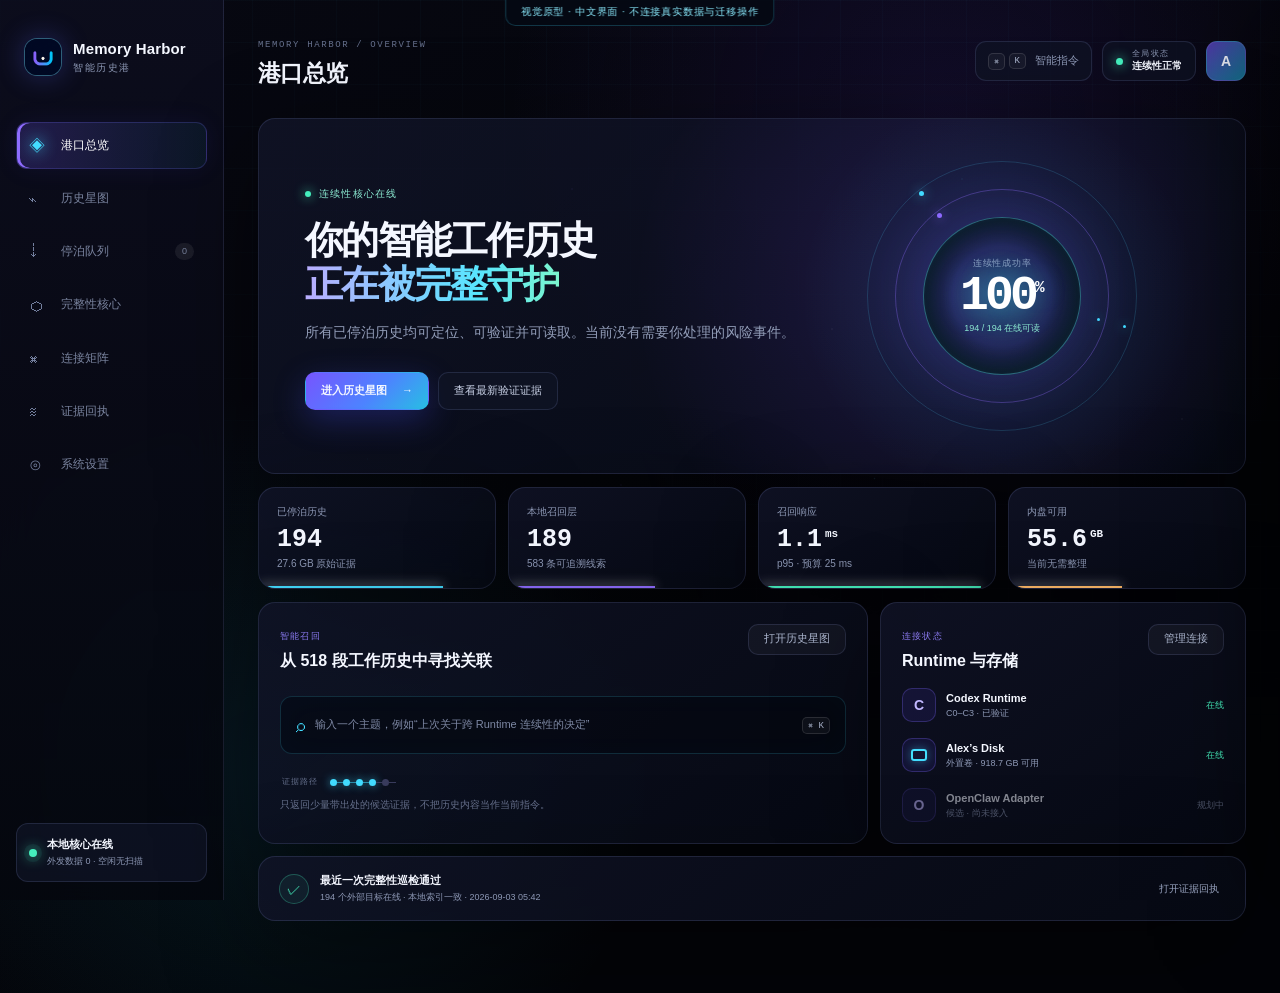
==== docs/design/prototype/index.html @ 9a1921c3 "feat: define Chinese sci-fi interface" ====
<!doctype html>
<html lang="zh-CN">
<head>
  <meta charset="utf-8">
  <meta name="viewport" content="width=device-width, initial-scale=1">
  <title>Memory Harbor｜中文 AI 科幻交互原型</title>
  <link rel="stylesheet" href="prototype.css">
</head>
<body>
  <div class="cosmos" aria-hidden="true"><i></i><i></i><i></i></div>
  <div class="prototype-banner">视觉原型 · 中文界面 · 不连接真实数据与迁移操作</div>
  <div class="shell">
    <aside class="rail">
      <a class="brand" href="#overview" data-route="overview" aria-label="Memory Harbor 总览">
        <span class="brand-mark"><img src="../../../skills/codex-memory-harbor/assets/dashboard/memory-harbor-logo-v4.png" alt=""></span>
        <span><b>Memory Harbor</b><small>智能历史港</small></span>
      </a>

      <nav aria-label="主导航">
        <button class="nav-item active" data-route="overview"><span>◈</span><b>港口总览</b></button>
        <button class="nav-item" data-route="history"><span>⌁</span><b>历史星图</b></button>
        <button class="nav-item" data-route="docking"><span>⇣</span><b>停泊队列</b><em>0</em></button>
        <button class="nav-item" data-route="integrity"><span>⬡</span><b>完整性核心</b></button>
        <button class="nav-item" data-route="connections"><span>⌘</span><b>连接矩阵</b></button>
        <button class="nav-item" data-route="activity"><span>≋</span><b>证据回执</b></button>
        <button class="nav-item" data-route="settings"><span>⊙</span><b>系统设置</b></button>
      </nav>

      <div class="rail-status">
        <span class="pulse"></span>
        <div><b>本地核心在线</b><small>外发数据 0 · 空闲无扫描</small></div>
      </div>
    </aside>

    <main>
      <header class="topbar">
        <div>
          <small id="eyebrow">MEMORY HARBOR / OVERVIEW</small>
          <h1 id="pageTitle">港口总览</h1>
        </div>
        <div class="top-actions">
          <button class="command" id="commandButton"><kbd>⌘</kbd><kbd>K</kbd><span>智能指令</span></button>
          <button class="health"><i></i><span><small>全局状态</small><b>连续性正常</b></span></button>
          <button class="avatar" aria-label="本地用户">A</button>
        </div>
      </header>

      <section class="page active" id="overview" data-title="港口总览" data-eyebrow="MEMORY HARBOR / OVERVIEW">
        <article class="continuity-hero panel">
          <div class="hero-copy">
            <span class="signal-label"><i></i> 连续性核心在线</span>
            <h2>你的智能工作历史<br><em>正在被完整守护</em></h2>
            <p>所有已停泊历史均可定位、可验证并可读取。当前没有需要你处理的风险事件。</p>
            <div class="hero-actions">
              <button class="primary" data-route="history">进入历史星图 <span>→</span></button>
              <button class="secondary evidence-trigger">查看最新验证证据</button>
            </div>
          </div>
          <div class="continuity-core" aria-label="连续性成功率 100%">
            <div class="orbit orbit-a"><i></i></div>
            <div class="orbit orbit-b"><i></i></div>
            <div class="core-glow"></div>
            <div class="core-value"><small>连续性成功率</small><strong>100<sup>%</sup></strong><span>194 / 194 在线可读</span></div>
          </div>
          <div class="hero-grid" aria-hidden="true"></div>
        </article>

        <div class="metric-grid">
          <article class="metric panel cyan"><span>已停泊历史</span><b>194</b><small>27.6 GB 原始证据</small><i style="--level:78%"></i></article>
          <article class="metric panel violet"><span>本地召回层</span><b>189</b><small>583 条可追溯线索</small><i style="--level:62%"></i></article>
          <article class="metric panel mint"><span>召回响应</span><b>1.1<sup>ms</sup></b><small>p95 · 预算 25 ms</small><i style="--level:94%"></i></article>
          <article class="metric panel amber"><span>内盘可用</span><b>55.6<sup>GB</sup></b><small>当前无需整理</small><i style="--level:48%"></i></article>
        </div>

        <div class="overview-grid">
          <article class="panel intelligence-card">
            <div class="section-head"><div><span class="kicker">智能召回</span><h3>从 518 段工作历史中寻找关联</h3></div><button data-route="history">打开历史星图</button></div>
            <div class="recall-box"><span>⌕</span><p>输入一个主题，例如“上次关于跨 Runtime 连续性的决定”</p><kbd>⌘ K</kbd></div>
            <div class="trace-line"><i></i><i></i><i></i><i></i><i></i></div>
            <p class="subtle">只返回少量带出处的候选证据，不把历史内容当作当前指令。</p>
          </article>
          <article class="panel status-card">
            <div class="section-head"><div><span class="kicker">连接状态</span><h3>Runtime 与存储</h3></div><button data-route="connections">管理连接</button></div>
            <div class="connection-row"><span class="runtime-symbol">C</span><div><b>Codex Runtime</b><small>C0–C3 · 已验证</small></div><em class="ok">在线</em></div>
            <div class="connection-row"><span class="drive-symbol"></span><div><b>Alex’s Disk</b><small>外置卷 · 918.7 GB 可用</small></div><em class="ok">在线</em></div>
            <div class="connection-row muted"><span class="runtime-symbol">O</span><div><b>OpenClaw Adapter</b><small>候选 · 尚未接入</small></div><em>规划中</em></div>
          </article>
        </div>

        <article class="panel receipt-strip">
          <div><span class="receipt-icon">✓</span><span><b>最近一次完整性巡检通过</b><small>194 个外部目标在线 · 本地索引一致 · 2026-09-03 05:42</small></span></div>
          <button class="evidence-trigger">打开证据回执</button>
        </article>
      </section>

      <section class="page" id="history" data-title="历史星图" data-eyebrow="MEMORY HARBOR / HISTORY MAP">
        <div class="page-intro"><div><span class="kicker">跨 Runtime 发现</span><h2>不是翻文件，而是找回当时的工作关系</h2><p>搜索只返回带来源、时间、位置和内容哈希的证据线索。</p></div><button class="primary" id="focusHistory">开始智能召回</button></div>
        <article class="panel explorer">
          <div class="explorer-tools"><label><span>⌕</span><input id="historySearch" placeholder="搜索主题、项目、任务或证据编号"></label><button>Runtime：全部</button><button>状态：全部</button><button>时间：全部</button></div>
          <div class="history-layout">
            <div class="history-list" id="historyList">
              <button class="history-row active" data-keywords="连续性 runtime adapter 产品架构"><span class="node cyan-node"></span><span><b>Memory Harbor 通用 Runtime 架构</b><small>Codex · 产品与架构 · 18 分钟前</small></span><em>C3</em></button>
              <button class="history-row" data-keywords="召回 证据 索引 关联"><span class="node violet-node"></span><span><b>关联召回与证据分层</b><small>Codex · 技术研究 · 今天</small></span><em>C1</em></button>
              <button class="history-row" data-keywords="视频 项目 审计 交付"><span class="node mint-node"></span><span><b>影像项目证据审计</b><small>Codex · 制作项目 · 11 天前</small></span><em>C2</em></button>
              <button class="history-row" data-keywords="openclaw 记忆 迁移"><span class="node amber-node"></span><span><b>OpenClaw 长期记忆迁移</b><small>外部证据 · 候选 Adapter · 47 天前</small></span><em>C1</em></button>
              <div class="history-empty" id="historyEmpty" hidden>没有匹配的历史证据</div>
            </div>
            <div class="history-detail">
              <span class="signal-label"><i></i> 原始证据在线</span>
              <h3>Memory Harbor 通用 Runtime 架构</h3>
              <p>产品核心保持 Runtime 无关，通过显式 Adapter 接入不同 Harness；第二个真实 Adapter 完成前不宣称接口成熟。</p>
              <dl><div><dt>来源 Runtime</dt><dd>Codex</dd></div><div><dt>连续性能力</dt><dd>C3 · 可继续工作</dd></div><div><dt>证据位置</dt><dd>Alex’s Disk</dd></div><div><dt>内容校验</dt><dd>SHA-256 一致</dd></div></dl>
              <button class="primary evidence-trigger">读取证据与出处</button>
            </div>
          </div>
        </article>
      </section>

      <section class="page" id="docking" data-title="停泊队列" data-eyebrow="MEMORY HARBOR / DOCKING">
        <div class="page-intro"><div><span class="kicker">安全状态转换</span><h2>每一步都可解释、可停止、可恢复</h2><p>当前没有符合安全条件的待停泊对象。</p></div><button class="primary" disabled>查看停泊方案</button></div>
        <article class="panel pipeline">
          <div class="pipeline-step done"><i>01</i><span><b>准入检查</b><small>排除主任务、活跃对象和受保护历史</small></span></div>
          <div class="pipeline-step"><i>02</i><span><b>暂存与持久化</b><small>写入临时实体并完成介质持久化屏障</small></span></div>
          <div class="pipeline-step"><i>03</i><span><b>内容验证</b><small>长度、SHA-256 与独立回读</small></span></div>
          <div class="pipeline-step"><i>04</i><span><b>连续性接管</b><small>由 Runtime Adapter 保留原生读取路径</small></span></div>
          <div class="pipeline-step"><i>05</i><span><b>独立复核</b><small>通过后才允许释放本地实体</small></span></div>
        </article>
        <article class="panel empty-state"><div class="empty-orbit"><i></i></div><h3>港口目前没有等待停泊的历史</h3><p>所有候选对象都太新、仍在使用或已被长期保护。</p><button>查看保护规则</button></article>
      </section>

      <section class="page" id="integrity" data-title="完整性核心" data-eyebrow="MEMORY HARBOR / INTEGRITY">
        <div class="page-intro"><div><span class="kicker">可验证，而非仅仅存在</span><h2>194 个停泊对象通过当前检查</h2><p>介质在线、路径可解析、目标实体存在；断电耐久性仍是待完成验收。</p></div><button class="primary evidence-trigger">查看巡检回执</button></div>
        <div class="integrity-grid">
          <article class="panel integrity-score"><div class="score-ring"><strong>100%</strong><span>当前可访问</span></div><ul><li><i></i>目标在线 <b>194 / 194</b></li><li><i></i>索引可发现 <b>194 / 194</b></li><li><i></i>路径可解析 <b>194 / 194</b></li><li class="pending"><i></i>断电耐久性 <b>待验收</b></li></ul></article>
          <article class="panel event-stream"><div class="section-head"><div><span class="kicker">风险雷达</span><h3>当前没有数据可靠性事件</h3></div><span class="live-badge">实时事件</span></div><div class="radar"><span></span><i></i><b></b></div><small>系统不会通过后台全盘轮询制造“实时”假象。</small></article>
        </div>
      </section>

      <section class="page" id="connections" data-title="连接矩阵" data-eyebrow="MEMORY HARBOR / CONNECTIONS">
        <div class="page-intro"><div><span class="kicker">能力，而不是品牌承诺</span><h2>每个 Runtime 都公开自己的连续性上限</h2><p>“已连接”不等于“能继续工作”。</p></div><button>查看 Adapter 规范</button></div>
        <div class="adapter-grid">
          <article class="panel adapter-card active-adapter"><div class="adapter-head"><span class="runtime-symbol">C</span><span><b>Codex Runtime</b><small>Adapter 0.4.4 · macOS</small></span><em>已验证</em></div><div class="capabilities"><span class="on">C0<small>可发现</small></span><span class="on">C1<small>证据可读</small></span><span class="on">C2<small>原生打开</small></span><span class="on">C3<small>继续工作</small></span></div><p>518 个历史对象 · 194 个已停泊</p></article>
          <article class="panel adapter-card"><div class="adapter-head"><span class="runtime-symbol">O</span><span><b>OpenClaw</b><small>候选 Runtime Adapter</small></span><em>未接入</em></div><div class="capabilities"><span>C0<small>待验证</small></span><span>C1<small>待验证</small></span><span>C2<small>待验证</small></span><span>C3<small>待验证</small></span></div><p>计划作为第二个真实 Adapter 验证通用核心。</p></article>
          <article class="panel adapter-card"><div class="adapter-head"><span class="runtime-symbol">D</span><span><b>DeepSeek 相关 Harness</b><small>需要具体客户端历史合同</small></span><em>未定义</em></div><div class="capabilities"><span>C0<small>待定义</small></span><span>C1<small>待定义</small></span><span>C2<small>待定义</small></span><span>C3<small>待定义</small></span></div><p>模型名称本身不构成 Runtime 支持。</p></article>
        </div>
      </section>

      <section class="page" id="activity" data-title="证据回执" data-eyebrow="MEMORY HARBOR / RECEIPTS">
        <div class="page-intro"><div><span class="kicker">每次变化都有来路</span><h2>不是一条“成功”，而是一组可重放证据</h2><p>回执记录对象、阶段、版本、时间和完整性标识。</p></div><button>导出当前视图</button></div>
        <article class="panel receipt-table"><div class="table-head"><span>结果</span><span>事件</span><span>范围</span><span>证据</span><span>时间</span></div><button class="table-row evidence-trigger"><span><i class="dot-ok"></i>通过</span><span>完整性巡检</span><span>194 个对象</span><span>路径 + 目标</span><span>05:42</span></button><button class="table-row evidence-trigger"><span><i class="dot-ok"></i>通过</span><span>召回基准</span><span>100 次查询</span><span>p95 1.1 ms</span><span>05:20</span></button><button class="table-row evidence-trigger"><span><i class="dot-info"></i>记录</span><span>产品契约更新</span><span>Runtime 中立</span><span>commit 3e81d09</span><span>05:14</span></button></article>
      </section>

      <section class="page" id="settings" data-title="系统设置" data-eyebrow="MEMORY HARBOR / SETTINGS">
        <div class="page-intro"><div><span class="kicker">本地、透明、可退出</span><h2>你拥有历史、位置、索引和退出权</h2><p>设置不会把凭据或历史正文写入普通日志。</p></div></div>
        <div class="settings-grid">
          <article class="panel setting-group"><h3>停泊策略</h3><label><span><b>最小静置时间</b><small>历史对象至少静置 30 天</small></span><button>30 天</button></label><label><span><b>默认保留本地副本</b><small>保留时不会释放对应内盘空间</small></span><button class="toggle" aria-pressed="false"><i></i></button></label><label><span><b>前台活跃时自动降速</b><small>保护当前 Agent 工作响应性</small></span><button class="toggle on" aria-pressed="true"><i></i></button></label></article>
          <article class="panel setting-group"><h3>隐私与索引</h3><label><span><b>默认云端外发</b><small>Memory Harbor 不上传历史内容</small></span><em>关闭且锁定</em></label><label><span><b>本地召回层</b><small>583 条可撤销证据线索</small></span><button>管理</button></label><label><span><b>清除召回索引</b><small>不删除外部原始历史</small></span><button class="danger">查看影响</button></label></article>
        </div>
      </section>
    </main>
  </div>

  <aside class="evidence-drawer" id="evidenceDrawer" aria-hidden="true">
    <div class="drawer-head"><div><span class="kicker">验证证据</span><h2>完整性巡检回执</h2></div><button id="closeDrawer" aria-label="关闭证据回执">×</button></div>
    <div class="receipt-id">MH-20260903-0542-AUDIT</div>
    <div class="evidence-status"><span>✓</span><div><b>当前范围全部通过</b><small>这不是断电耐久性验收</small></div></div>
    <dl><div><dt>对象范围</dt><dd>194 个停泊对象</dd></div><div><dt>Storage Adapter</dt><dd>外置卷 · exFAT</dd></div><div><dt>Runtime Adapter</dt><dd>Codex 0.4.4</dd></div><div><dt>检查项目</dt><dd>目标存在、路径解析、索引一致</dd></div><div><dt>未证明边界</dt><dd>突然断电后的介质持久化</dd></div></dl>
    <button class="primary">查看完整技术证据</button>
  </aside>
  <div class="scrim" id="scrim"></div>

  <dialog id="commandPalette">
    <div class="palette-search"><span>⌕</span><input id="commandSearch" placeholder="搜索页面或输入一个动作"><kbd>ESC</kbd></div>
    <div class="palette-results">
      <button data-route="history"><span>⌁</span><span><b>搜索历史星图</b><small>查找带出处的历史证据</small></span></button>
      <button data-route="integrity"><span>⬡</span><span><b>检查完整性状态</b><small>查看风险与恢复路径</small></span></button>
      <button data-route="connections"><span>⌘</span><span><b>查看连接矩阵</b><small>Runtime 与存储能力</small></span></button>
    </div>
  </dialog>
  <script src="prototype.js"></script>
</body>
</html>
---- docs/design/prototype/prototype.css ----
:root{
  color-scheme:dark;
  --void:#04050a;
  --space:#080a14;
  --panel:rgba(12,16,31,.78);
  --panel-strong:rgba(16,20,40,.94);
  --line:rgba(160,174,255,.14);
  --line-hot:rgba(91,225,255,.52);
  --text:#f4f7ff;
  --muted:#8d98b5;
  --violet:#8f6cff;
  --cyan:#43dcff;
  --mint:#45efbd;
  --amber:#ffba69;
  --danger:#ff668a;
  --shadow:0 30px 100px rgba(0,0,0,.45);
}
*{box-sizing:border-box}
html{min-width:1040px;min-height:720px;background:var(--void)}
body{min-height:100vh;margin:0;overflow-x:hidden;background:radial-gradient(circle at 74% 12%,rgba(76,44,167,.18),transparent 34%),radial-gradient(circle at 21% 78%,rgba(20,155,187,.12),transparent 30%),linear-gradient(145deg,#070812,#030408 62%);color:var(--text);font:14px/1.45 -apple-system,BlinkMacSystemFont,"SF Pro Display","PingFang SC",sans-serif}
button,input{font:inherit;color:inherit}
button{border:0;cursor:pointer}
button:focus-visible,input:focus-visible{outline:2px solid var(--cyan);outline-offset:3px}
button:disabled{cursor:not-allowed;opacity:.36}
.cosmos{position:fixed;inset:0;pointer-events:none;overflow:hidden;background-image:linear-gradient(rgba(91,225,255,.025) 1px,transparent 1px),linear-gradient(90deg,rgba(91,225,255,.025) 1px,transparent 1px);background-size:42px 42px;mask-image:linear-gradient(to bottom,black,transparent 86%)}
.cosmos:after{position:absolute;content:"";inset:-40%;background:conic-gradient(from 90deg at 50% 50%,transparent,rgba(95,73,255,.035),transparent 22%);animation:fieldSpin 30s linear infinite}
.cosmos i{position:absolute;width:2px;height:2px;border-radius:50%;background:#fff;box-shadow:130px 40px #43dcff,320px 170px #fff,520px 80px #8f6cff,780px 220px #fff,910px 70px #43dcff,1130px 310px #fff,1280px 110px #8f6cff,1450px 470px #fff,1660px 160px #43dcff,1810px 350px #fff;opacity:.36}
.cosmos i:nth-child(1){left:4%;top:12%}.cosmos i:nth-child(2){left:22%;top:48%;transform:scale(.65)}.cosmos i:nth-child(3){left:8%;top:82%;transform:scale(.8)}
.prototype-banner{position:fixed;z-index:50;top:0;left:50%;transform:translateX(-50%);padding:5px 15px;border:1px solid rgba(67,220,255,.22);border-top:0;border-radius:0 0 10px 10px;background:rgba(5,9,19,.9);color:#8cecff;font-size:10px;letter-spacing:.08em;backdrop-filter:blur(14px)}
.shell{position:relative;z-index:1;display:grid;grid-template-columns:224px minmax(0,1fr);min-height:100vh}
.rail{position:sticky;top:0;display:flex;height:100vh;flex-direction:column;padding:30px 16px 18px;border-right:1px solid var(--line);background:linear-gradient(180deg,rgba(13,14,30,.9),rgba(5,7,14,.84));backdrop-filter:blur(22px)}
.brand{display:flex;align-items:center;gap:11px;padding:8px;color:inherit;text-decoration:none}
.brand-mark{display:grid;width:38px;height:38px;place-items:center;overflow:hidden;border:1px solid rgba(98,215,255,.4);border-radius:13px;background:#0b0f20;box-shadow:0 0 28px rgba(87,98,255,.3)}
.brand-mark img{width:100%;height:100%;object-fit:cover}
.brand span:last-child{display:flex;flex-direction:column}.brand b{font-size:15px;letter-spacing:.01em}.brand small{margin-top:1px;color:var(--muted);font-size:10px;letter-spacing:.16em}
nav{display:grid;gap:6px;margin-top:38px}.nav-item{display:grid;grid-template-columns:24px 1fr auto;align-items:center;gap:8px;width:100%;padding:11px 12px;border:1px solid transparent;border-radius:11px;background:transparent;color:#79839e;text-align:left;transition:.18s ease}.nav-item span{font-size:16px;color:#737f9e}.nav-item b{font-size:12px;font-weight:550}.nav-item em{min-width:19px;padding:2px 5px;border-radius:99px;background:rgba(255,255,255,.07);font-size:9px;font-style:normal;text-align:center}.nav-item:hover{color:#d9e2ff;background:rgba(255,255,255,.035)}.nav-item.active{border-color:rgba(114,111,255,.22);background:linear-gradient(90deg,rgba(121,89,255,.22),rgba(44,210,255,.06));box-shadow:inset 3px 0 0 var(--violet),0 0 26px rgba(91,76,255,.08);color:#fff}.nav-item.active span{color:var(--cyan);text-shadow:0 0 15px var(--cyan)}
.rail-status{display:flex;align-items:center;gap:10px;margin-top:auto;padding:13px 12px;border:1px solid var(--line);border-radius:12px;background:rgba(17,23,40,.68)}.rail-status>span{width:8px;height:8px;border-radius:50%;background:var(--mint);box-shadow:0 0 0 5px rgba(69,239,189,.07),0 0 14px var(--mint)}.rail-status div{display:flex;min-width:0;flex-direction:column}.rail-status b{font-size:11px}.rail-status small{overflow:hidden;margin-top:2px;color:var(--muted);font-size:9px;text-overflow:ellipsis;white-space:nowrap}
main{min-width:0;padding:32px 34px 72px}.topbar{display:flex;align-items:center;justify-content:space-between;margin-bottom:27px}.topbar small{color:#66708c;font:9px/1.2 ui-monospace,SFMono-Regular,Menlo,monospace;letter-spacing:.18em}.topbar h1{margin:5px 0 0;font-size:23px;letter-spacing:-.03em}.top-actions{display:flex;align-items:center;gap:10px}.top-actions button{height:40px;border:1px solid var(--line);border-radius:11px;background:rgba(16,20,36,.72)}.command{display:flex;align-items:center;gap:4px;padding:0 12px;color:var(--muted)}kbd{padding:2px 5px;border:1px solid rgba(255,255,255,.12);border-radius:5px;background:rgba(255,255,255,.04);color:#aeb8d1;font:9px ui-monospace,SFMono-Regular,Menlo,monospace}.command span{margin-left:5px;font-size:11px}.health{display:flex;align-items:center;gap:9px;padding:0 13px;text-align:left}.health>i{width:7px;height:7px;border-radius:50%;background:var(--mint);box-shadow:0 0 12px var(--mint)}.health span{display:flex;flex-direction:column}.health small{color:var(--muted);font-size:8px}.health b{font-size:10px}.avatar{width:40px;background:linear-gradient(135deg,#5138a8,#157b99)!important;font-weight:650}
.page{display:none;animation:pageIn .32s ease both}.page.active{display:block}.panel{border:1px solid var(--line);border-radius:17px;background:linear-gradient(145deg,rgba(17,20,40,.82),rgba(8,12,24,.76));box-shadow:var(--shadow);backdrop-filter:blur(20px)}
.continuity-hero{position:relative;display:grid;min-height:350px;grid-template-columns:1.12fr .88fr;align-items:center;overflow:hidden;padding:42px 46px}.continuity-hero:before{position:absolute;content:"";inset:0;background:radial-gradient(circle at 75% 50%,rgba(47,213,255,.12),transparent 26%),radial-gradient(circle at 70% 48%,rgba(126,78,255,.17),transparent 44%)}.hero-grid{position:absolute;right:-8%;bottom:-33%;width:62%;height:82%;transform:perspective(360px) rotateX(64deg);transform-origin:center bottom;background-image:linear-gradient(rgba(74,220,255,.1) 1px,transparent 1px),linear-gradient(90deg,rgba(74,220,255,.1) 1px,transparent 1px);background-size:34px 34px;mask-image:linear-gradient(to top,black,transparent)}
.hero-copy{position:relative;z-index:2;max-width:600px}.signal-label{display:inline-flex;align-items:center;gap:8px;color:#8cebd2;font-size:10px;letter-spacing:.12em}.signal-label i{width:6px;height:6px;border-radius:50%;background:var(--mint);box-shadow:0 0 11px var(--mint)}.hero-copy h2{margin:17px 0 14px;font-size:38px;line-height:1.15;letter-spacing:-.045em}.hero-copy h2 em{background:linear-gradient(90deg,#baadff,#58e5ff 68%,#7af5cd);background-clip:text;color:transparent;font-style:normal}.hero-copy p{max-width:520px;margin:0;color:#929db8;line-height:1.72}.hero-actions{display:flex;gap:9px;margin-top:27px}.primary,.secondary,.section-head button,.page-intro button,.empty-state button,.setting-group button{min-height:38px;padding:0 15px;border:1px solid var(--line);border-radius:10px;background:rgba(255,255,255,.04);font-size:11px}.primary{border-color:transparent;background:linear-gradient(135deg,#7655ff,#4d83ff 56%,#27bfe3);box-shadow:0 10px 32px rgba(76,82,255,.28);font-weight:650}.primary span{margin-left:12px}.secondary{background:rgba(16,21,38,.72);color:#c8d0e5}
.continuity-core{position:relative;z-index:2;width:270px;height:270px;margin:auto}.orbit{position:absolute;inset:0;border:1px solid rgba(84,220,255,.17);border-radius:50%;animation:orbitSpin 13s linear infinite}.orbit:before,.orbit:after{position:absolute;content:"";border-radius:50%;background:var(--cyan);box-shadow:0 0 12px var(--cyan)}.orbit:before{top:11%;left:19%;width:5px;height:5px}.orbit:after{right:4%;bottom:38%;width:3px;height:3px}.orbit-b{inset:28px;animation-duration:9s;animation-direction:reverse;border-color:rgba(148,108,255,.34)}.orbit-b:before{background:var(--violet);box-shadow:0 0 12px var(--violet)}.core-glow{position:absolute;inset:56px;border:1px solid rgba(90,229,255,.42);border-radius:50%;background:radial-gradient(circle,rgba(80,212,255,.22),rgba(94,63,218,.13) 45%,rgba(6,8,18,.78) 68%);box-shadow:inset 0 0 32px rgba(57,212,255,.18),0 0 60px rgba(105,69,255,.22);animation:corePulse 4s ease-in-out infinite}.core-value{position:absolute;inset:75px;display:flex;align-items:center;justify-content:center;flex-direction:column;text-align:center}.core-value small{color:#8ba0c1;font-size:9px;letter-spacing:.1em}.core-value strong{margin:2px 0;color:#fff;font:600 48px/1 ui-monospace,SFMono-Regular,Menlo,monospace;letter-spacing:-.08em;text-shadow:0 0 28px rgba(78,223,255,.36)}.core-value sup{font-size:16px;letter-spacing:0}.core-value span{color:#8cebd2;font-size:9px}
.metric-grid{display:grid;grid-template-columns:repeat(4,1fr);gap:12px;margin:13px 0}.metric{position:relative;overflow:hidden;padding:17px 18px 16px}.metric span,.metric small{display:block;color:var(--muted);font-size:10px}.metric b{display:block;margin:8px 0 5px;font:650 25px/1 ui-monospace,SFMono-Regular,Menlo,monospace}.metric sup{margin-left:3px;font-size:11px}.metric>i{position:absolute;right:0;bottom:0;left:0;width:var(--level);height:2px;background:var(--cyan);box-shadow:0 0 12px currentColor}.metric.violet>i{background:var(--violet)}.metric.mint>i{background:var(--mint)}.metric.amber>i{background:var(--amber)}
.overview-grid{display:grid;grid-template-columns:1.25fr .75fr;gap:12px}.intelligence-card,.status-card{min-height:226px;padding:21px}.section-head{display:flex;align-items:flex-start;justify-content:space-between;gap:18px}.kicker{color:#8979ee;font-size:9px;letter-spacing:.13em;text-transform:uppercase}.section-head h3,.page-intro h2{margin:5px 0 0;font-size:16px}.section-head button{min-height:31px;color:#aeb8d1}.recall-box{display:flex;align-items:center;gap:10px;margin-top:24px;padding:15px;border:1px solid rgba(67,220,255,.17);border-radius:12px;background:rgba(4,7,15,.6);box-shadow:inset 0 0 30px rgba(58,181,255,.025)}.recall-box>span{color:var(--cyan);font-size:18px}.recall-box p{flex:1;margin:0;color:#7e89a5;font-size:11px}.trace-line{display:flex;align-items:center;gap:6px;margin:22px 2px 8px}.trace-line:before{content:"证据路径";margin-right:6px;color:#66708c;font-size:8px;letter-spacing:.12em}.trace-line i{position:relative;width:7px;height:7px;border-radius:50%;background:#393c5d}.trace-line i:after{position:absolute;top:3px;left:7px;width:7px;height:1px;content:"";background:#393c5d}.trace-line i:nth-child(-n+4){background:var(--cyan);box-shadow:0 0 8px rgba(67,220,255,.7)}.trace-line i:nth-child(-n+3):after{background:rgba(67,220,255,.55)}.subtle{color:#67718d;font-size:10px}.connection-row{display:grid;grid-template-columns:34px 1fr auto;align-items:center;gap:10px;margin-top:16px}.connection-row>span,.adapter-head>span:first-child{display:grid;width:34px;height:34px;place-items:center;border:1px solid rgba(127,104,255,.28);border-radius:10px;background:rgba(100,72,255,.1);color:#c2b8ff;font-weight:700}.drive-symbol:after{width:12px;height:8px;content:"";border:2px solid var(--cyan);border-radius:3px;box-shadow:0 0 10px rgba(67,220,255,.42)}.connection-row div{display:flex;min-width:0;flex-direction:column}.connection-row b{font-size:11px}.connection-row small{color:var(--muted);font-size:9px}.connection-row em,.adapter-head em{color:var(--muted);font-size:9px;font-style:normal}.connection-row em.ok{color:var(--mint)}.connection-row.muted{opacity:.52}.receipt-strip{display:flex;align-items:center;justify-content:space-between;margin-top:12px;padding:16px 20px}.receipt-strip>div{display:flex;align-items:center;gap:11px}.receipt-strip>div>span:last-child{display:flex;flex-direction:column}.receipt-strip b{font-size:11px}.receipt-strip small{margin-top:2px;color:var(--muted);font-size:9px}.receipt-icon{display:grid;width:30px;height:30px;place-items:center;border:1px solid rgba(69,239,189,.28);border-radius:50%;color:var(--mint);background:rgba(69,239,189,.06)}.receipt-strip button{border:0;background:transparent;color:#9ca7c4;font-size:10px}
.page-intro{display:flex;align-items:flex-end;justify-content:space-between;margin:8px 2px 25px}.page-intro h2{font-size:27px;letter-spacing:-.035em}.page-intro p{margin:8px 0 0;color:var(--muted)}.explorer{overflow:hidden}.explorer-tools{display:flex;gap:8px;padding:14px;border-bottom:1px solid var(--line)}.explorer-tools label{display:flex;align-items:center;gap:8px;flex:1;padding:0 12px;border:1px solid var(--line);border-radius:9px;background:rgba(2,5,12,.54)}.explorer-tools label span{color:var(--cyan)}.explorer-tools input{width:100%;height:34px;border:0;outline:0;background:transparent}.explorer-tools button{padding:0 12px;border:1px solid var(--line);border-radius:9px;background:rgba(255,255,255,.025);color:var(--muted);font-size:10px}.history-layout{display:grid;min-height:480px;grid-template-columns:.94fr 1.06fr}.history-list{padding:10px;border-right:1px solid var(--line)}.history-row{display:grid;width:100%;grid-template-columns:10px 1fr auto;align-items:center;gap:12px;padding:14px;border:1px solid transparent;border-radius:11px;background:transparent;text-align:left}.history-row:hover,.history-row.active{border-color:rgba(95,205,255,.12);background:linear-gradient(90deg,rgba(106,76,255,.12),rgba(60,211,255,.04))}.history-row>span:nth-child(2){display:flex;min-width:0;flex-direction:column}.history-row b{font-size:11px}.history-row small{margin-top:4px;color:var(--muted);font-size:9px}.history-row em{padding:3px 6px;border:1px solid rgba(69,239,189,.18);border-radius:6px;color:var(--mint);font-size:8px;font-style:normal}.node{width:7px;height:7px;border-radius:50%}.cyan-node{background:var(--cyan);box-shadow:0 0 10px var(--cyan)}.violet-node{background:var(--violet);box-shadow:0 0 10px var(--violet)}.mint-node{background:var(--mint);box-shadow:0 0 10px var(--mint)}.amber-node{background:var(--amber);box-shadow:0 0 10px var(--amber)}.history-detail{padding:34px}.history-detail h3{margin:18px 0 10px;font-size:23px}.history-detail>p{max-width:600px;color:#a0aac2;line-height:1.8}.history-detail dl,.evidence-drawer dl{display:grid;grid-template-columns:1fr 1fr;gap:9px;margin:25px 0}.history-detail dl div,.evidence-drawer dl div{padding:12px;border:1px solid rgba(255,255,255,.05);border-radius:9px;background:rgba(255,255,255,.025)}dt{color:var(--muted);font-size:8px}dd{margin:5px 0 0;font-size:10px}.history-empty{padding:30px;color:var(--muted);text-align:center}
.pipeline{display:grid;grid-template-columns:repeat(5,1fr);padding:24px}.pipeline-step{position:relative;display:flex;gap:10px;padding:16px 13px;border-right:1px solid var(--line)}.pipeline-step:last-child{border-right:0}.pipeline-step>i{display:grid;width:26px;height:26px;flex:0 0 auto;place-items:center;border:1px solid rgba(143,108,255,.28);border-radius:8px;color:#8e82c7;font:8px ui-monospace,monospace}.pipeline-step.done>i{border-color:rgba(69,239,189,.3);color:var(--mint);box-shadow:0 0 15px rgba(69,239,189,.08)}.pipeline-step span{display:flex;flex-direction:column}.pipeline-step b{font-size:10px}.pipeline-step small{margin-top:4px;color:var(--muted);font-size:8px;line-height:1.5}.empty-state{margin-top:12px;padding:52px;text-align:center}.empty-orbit{position:relative;width:82px;height:82px;margin:auto;border:1px solid rgba(67,220,255,.16);border-radius:50%;animation:orbitSpin 9s linear infinite}.empty-orbit:before,.empty-orbit:after{position:absolute;content:"";border-radius:50%}.empty-orbit:before{inset:17px;border:1px solid rgba(143,108,255,.26)}.empty-orbit:after{top:5px;left:19px;width:5px;height:5px;background:var(--cyan);box-shadow:0 0 12px var(--cyan)}.empty-state h3{margin:21px 0 8px}.empty-state p{color:var(--muted)}
.integrity-grid{display:grid;grid-template-columns:1fr 1fr;gap:12px}.integrity-score{display:grid;min-height:390px;grid-template-columns:.85fr 1.15fr;align-items:center;padding:32px}.score-ring{display:flex;width:170px;height:170px;align-items:center;justify-content:center;flex-direction:column;border:1px solid rgba(67,220,255,.28);border-radius:50%;background:radial-gradient(circle,rgba(64,222,255,.14),transparent 64%);box-shadow:inset 0 0 35px rgba(67,220,255,.1),0 0 48px rgba(80,78,255,.12)}.score-ring strong{font:650 35px ui-monospace,monospace}.score-ring span{color:var(--muted);font-size:9px}.integrity-score ul{display:grid;gap:16px;padding:0;list-style:none}.integrity-score li{display:grid;grid-template-columns:8px 1fr auto;align-items:center;gap:9px;color:#a4aec6;font-size:10px}.integrity-score li i{width:6px;height:6px;border-radius:50%;background:var(--mint);box-shadow:0 0 8px var(--mint)}.integrity-score li b{color:#dce5f8}.integrity-score li.pending i{background:var(--amber);box-shadow:0 0 8px var(--amber)}.integrity-score li.pending b{color:var(--amber)}.event-stream{padding:26px;text-align:center}.event-stream .section-head{text-align:left}.live-badge{padding:4px 7px;border:1px solid rgba(69,239,189,.18);border-radius:99px;color:var(--mint);font-size:8px}.radar{position:relative;width:185px;height:185px;margin:28px auto 17px;overflow:hidden;border:1px solid rgba(67,220,255,.18);border-radius:50%;background:repeating-radial-gradient(circle,transparent 0 27px,rgba(67,220,255,.08) 28px 29px)}.radar:before,.radar:after{position:absolute;content:"";background:rgba(67,220,255,.08)}.radar:before{top:50%;left:0;width:100%;height:1px}.radar:after{top:0;left:50%;width:1px;height:100%}.radar span{position:absolute;inset:50% 50% 0;background:conic-gradient(from 270deg,rgba(67,220,255,.3),transparent 20%);transform-origin:0 0;animation:radar 4s linear infinite}.radar i{position:absolute;top:31%;left:64%;width:4px;height:4px;border-radius:50%;background:var(--mint);box-shadow:0 0 10px var(--mint)}.event-stream>small{color:var(--muted)}
.adapter-grid{display:grid;grid-template-columns:repeat(3,1fr);gap:12px}.adapter-card{padding:23px}.adapter-card.active-adapter{border-color:rgba(69,239,189,.2);box-shadow:0 30px 100px rgba(0,0,0,.45),inset 0 0 34px rgba(69,239,189,.025)}.adapter-head{display:grid;grid-template-columns:38px 1fr auto;align-items:center;gap:11px}.adapter-head>span:nth-child(2){display:flex;flex-direction:column}.adapter-head b{font-size:12px}.adapter-head small{margin-top:3px;color:var(--muted);font-size:9px}.adapter-head em{color:var(--mint)}.adapter-card:not(.active-adapter) .adapter-head em{color:var(--muted)}.capabilities{display:grid;grid-template-columns:repeat(4,1fr);gap:5px;margin:25px 0 17px}.capabilities>span{padding:8px 4px;border:1px solid rgba(255,255,255,.06);border-radius:7px;color:#66708b;font:650 10px ui-monospace,monospace;text-align:center}.capabilities span small{display:block;margin-top:4px;font:8px -apple-system,"PingFang SC",sans-serif}.capabilities span.on{border-color:rgba(69,239,189,.16);background:rgba(69,239,189,.035);color:var(--mint)}.adapter-card>p{color:var(--muted);font-size:9px;line-height:1.6}
.receipt-table{overflow:hidden}.table-head,.table-row{display:grid;grid-template-columns:100px 1fr 1fr 1fr 100px;align-items:center;gap:15px;padding:13px 18px}.table-head{border-bottom:1px solid var(--line);color:#65708e;font-size:8px;letter-spacing:.08em}.table-row{width:100%;border-bottom:1px solid rgba(255,255,255,.04);background:transparent;color:#c1c9dc;font-size:10px;text-align:left}.table-row:hover{background:rgba(78,210,255,.035)}.table-row>span:first-child{display:flex;align-items:center;gap:7px}.dot-ok,.dot-info{width:6px;height:6px;border-radius:50%;background:var(--mint);box-shadow:0 0 7px var(--mint)}.dot-info{background:var(--cyan);box-shadow:0 0 7px var(--cyan)}
.settings-grid{display:grid;grid-template-columns:1fr 1fr;gap:12px}.setting-group{padding:23px}.setting-group h3{margin:0 0 15px}.setting-group label{display:flex;min-height:68px;align-items:center;justify-content:space-between;gap:15px;border-top:1px solid rgba(255,255,255,.055)}.setting-group label>span{display:flex;flex-direction:column}.setting-group b{font-size:10px}.setting-group small{margin-top:4px;color:var(--muted);font-size:9px}.setting-group em{color:#68738e;font-size:9px;font-style:normal}.setting-group button{min-height:30px}.setting-group .danger{color:var(--danger)}.toggle{position:relative;width:39px;padding:0!important;border-radius:99px!important}.toggle i{position:absolute;top:5px;left:5px;width:18px;height:18px;border-radius:50%;background:#69718a;transition:.18s}.toggle.on{border-color:rgba(67,220,255,.24);background:rgba(67,220,255,.11)}.toggle.on i{left:15px;background:var(--cyan);box-shadow:0 0 10px var(--cyan)}
.evidence-drawer{position:fixed;z-index:80;top:0;right:0;width:min(430px,90vw);height:100vh;padding:31px 28px;transform:translateX(104%);border-left:1px solid rgba(67,220,255,.2);background:rgba(8,11,22,.97);box-shadow:-30px 0 100px rgba(0,0,0,.58);backdrop-filter:blur(24px);transition:.28s ease}.evidence-drawer.open{transform:none}.drawer-head{display:flex;align-items:flex-start;justify-content:space-between}.drawer-head h2{margin:5px 0 0}.drawer-head button{width:32px;height:32px;border:1px solid var(--line);border-radius:9px;background:rgba(255,255,255,.04);color:var(--muted);font-size:20px}.receipt-id{margin:27px 0 16px;padding:10px;border:1px dashed rgba(67,220,255,.18);border-radius:8px;color:#8290b0;font:9px ui-monospace,monospace;letter-spacing:.1em}.evidence-status{display:flex;align-items:center;gap:12px;padding:15px;border:1px solid rgba(69,239,189,.16);border-radius:12px;background:rgba(69,239,189,.035)}.evidence-status>span{display:grid;width:31px;height:31px;place-items:center;border-radius:50%;background:rgba(69,239,189,.1);color:var(--mint)}.evidence-status>div{display:flex;flex-direction:column}.evidence-status small{color:var(--amber);font-size:9px}.evidence-drawer dl{grid-template-columns:1fr}.evidence-drawer>.primary{width:100%;margin-top:8px}.scrim{position:fixed;z-index:70;inset:0;visibility:hidden;background:rgba(1,2,7,.55);opacity:0;backdrop-filter:blur(3px);transition:.2s}.scrim.open{visibility:visible;opacity:1}
dialog{width:min(560px,88vw);padding:0;border:1px solid rgba(67,220,255,.2);border-radius:15px;background:#0b0f1d;color:var(--text);box-shadow:0 40px 120px #000}dialog::backdrop{background:rgba(1,2,8,.72);backdrop-filter:blur(5px)}.palette-search{display:flex;align-items:center;gap:10px;padding:15px;border-bottom:1px solid var(--line)}.palette-search>span{color:var(--cyan);font-size:20px}.palette-search input{flex:1;height:36px;border:0;outline:0;background:transparent}.palette-results{display:grid;padding:8px}.palette-results button{display:grid;grid-template-columns:28px 1fr;align-items:center;gap:10px;padding:12px;border-radius:9px;background:transparent;text-align:left}.palette-results button:hover{background:rgba(88,205,255,.06)}.palette-results button>span:last-child{display:flex;flex-direction:column}.palette-results b{font-size:11px}.palette-results small{margin-top:3px;color:var(--muted);font-size:9px}
@keyframes fieldSpin{to{transform:rotate(360deg)}}@keyframes orbitSpin{to{transform:rotate(360deg)}}@keyframes corePulse{50%{transform:scale(1.04);box-shadow:inset 0 0 42px rgba(57,212,255,.24),0 0 75px rgba(105,69,255,.3)}}@keyframes radar{to{transform:rotate(360deg)}}@keyframes pageIn{from{transform:translateY(8px);opacity:0}to{transform:none;opacity:1}}
@media(max-width:1180px){.shell{grid-template-columns:196px}.rail{padding-right:12px;padding-left:12px}main{padding-right:22px;padding-left:22px}.continuity-hero{padding:34px}.hero-copy h2{font-size:32px}.continuity-core{transform:scale(.88)}.pipeline{grid-template-columns:1fr}.pipeline-step{border-right:0;border-bottom:1px solid var(--line)}.adapter-grid{grid-template-columns:1fr 1fr}.adapter-card:last-child{grid-column:1/-1}}
@media(prefers-reduced-motion:reduce){*,*:before,*:after{scroll-behavior:auto!important;animation-duration:.001ms!important;animation-iteration-count:1!important;transition-duration:.001ms!important}}
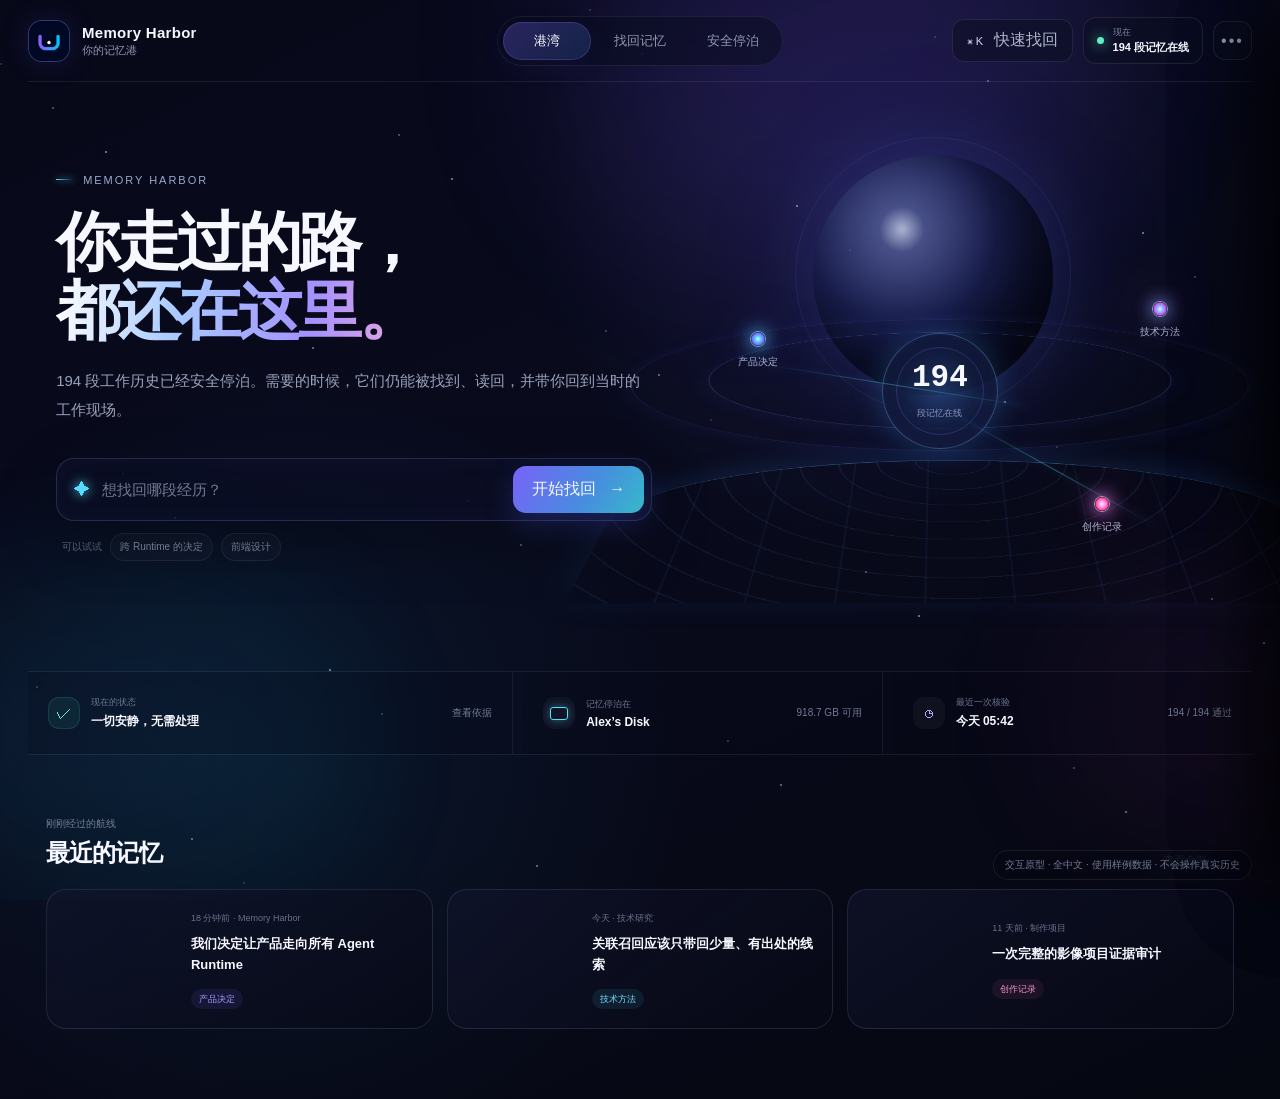
==== commit 6ec815b2: "refactor: restore human-centered harbor experience" ====
--- a/docs/design/prototype/index.html
+++ b/docs/design/prototype/index.html
@@ -3,180 +3,162 @@
 <head>
   <meta charset="utf-8">
   <meta name="viewport" content="width=device-width, initial-scale=1">
-  <title>Memory Harbor｜中文 AI 科幻交互原型</title>
+  <title>Memory Harbor｜未来记忆港原型</title>
   <link rel="stylesheet" href="prototype.css">
 </head>
 <body>
-  <div class="cosmos" aria-hidden="true"><i></i><i></i><i></i></div>
-  <div class="prototype-banner">视觉原型 · 中文界面 · 不连接真实数据与迁移操作</div>
-  <div class="shell">
-    <aside class="rail">
-      <a class="brand" href="#overview" data-route="overview" aria-label="Memory Harbor 总览">
-        <span class="brand-mark"><img src="../../../skills/codex-memory-harbor/assets/dashboard/memory-harbor-logo-v4.png" alt=""></span>
-        <span><b>Memory Harbor</b><small>智能历史港</small></span>
-      </a>
+  <div class="sky" aria-hidden="true"><i></i><i></i><i></i></div>
+  <div class="stars" id="stars" aria-hidden="true"></div>
 
-      <nav aria-label="主导航">
-        <button class="nav-item active" data-route="overview"><span>◈</span><b>港口总览</b></button>
-        <button class="nav-item" data-route="history"><span>⌁</span><b>历史星图</b></button>
-        <button class="nav-item" data-route="docking"><span>⇣</span><b>停泊队列</b><em>0</em></button>
-        <button class="nav-item" data-route="integrity"><span>⬡</span><b>完整性核心</b></button>
-        <button class="nav-item" data-route="connections"><span>⌘</span><b>连接矩阵</b></button>
-        <button class="nav-item" data-route="activity"><span>≋</span><b>证据回执</b></button>
-        <button class="nav-item" data-route="settings"><span>⊙</span><b>系统设置</b></button>
-      </nav>
+  <header class="topbar">
+    <button class="brand" data-page="harbor" aria-label="回到港湾">
+      <span class="brand-mark"><img src="../../../skills/codex-memory-harbor/assets/dashboard/memory-harbor-logo-v4.png" alt=""></span>
+      <span><b>Memory Harbor</b><small>你的记忆港</small></span>
+    </button>
+    <nav aria-label="主要功能">
+      <button class="active" data-page="harbor">港湾</button>
+      <button data-page="recall">找回记忆</button>
+      <button data-page="dock">安全停泊</button>
+    </nav>
+    <div class="top-actions">
+      <button class="quick-find" id="quickFind"><span>⌘ K</span> 快速找回</button>
+      <button class="memory-status" data-sheet="health"><i></i><span><small>现在</small><b>194 段记忆在线</b></span></button>
+      <button class="more" data-sheet="more" aria-label="更多">•••</button>
+    </div>
+  </header>
 
-      <div class="rail-status">
-        <span class="pulse"></span>
-        <div><b>本地核心在线</b><small>外发数据 0 · 空闲无扫描</small></div>
+  <div class="prototype-note">交互原型 · 全中文 · 使用样例数据 · 不会操作真实历史</div>
+
+  <main>
+    <section class="page active harbor-page" id="harbor">
+      <div class="harbor-copy">
+        <span class="eyebrow"><i></i> MEMORY HARBOR</span>
+        <h1>你走过的路，<br><em>都还在这里。</em></h1>
+        <p>194 段工作历史已经安全停泊。需要的时候，它们仍能被找到、读回，并带你回到当时的工作现场。</p>
+
+        <form class="recall-bar" id="heroRecall">
+          <span class="spark">✦</span>
+          <input id="heroQuery" autocomplete="off" placeholder="想找回哪段经历？">
+          <button type="submit">开始找回 <span>→</span></button>
+        </form>
+        <div class="query-hints">
+          <span>可以试试</span>
+          <button type="button" data-query="上次关于跨 Runtime 的决定">跨 Runtime 的决定</button>
+          <button type="button" data-query="前端设计为什么要重做">前端设计</button>
+        </div>
       </div>
-    </aside>
 
-    <main>
-      <header class="topbar">
-        <div>
-          <small id="eyebrow">MEMORY HARBOR / OVERVIEW</small>
-          <h1 id="pageTitle">港口总览</h1>
-        </div>
-        <div class="top-actions">
-          <button class="command" id="commandButton"><kbd>⌘</kbd><kbd>K</kbd><span>智能指令</span></button>
-          <button class="health"><i></i><span><small>全局状态</small><b>连续性正常</b></span></button>
-          <button class="avatar" aria-label="本地用户">A</button>
-        </div>
-      </header>
+      <div class="memory-sea" id="memorySea" aria-label="194 段历史当前在线">
+        <div class="moon"></div>
+        <div class="horizon"></div>
+        <div class="harbor-ring ring-one"></div>
+        <div class="harbor-ring ring-two"></div>
+        <button class="memory-orb orb-one" data-memory="architecture"><i></i><span>产品决定</span></button>
+        <button class="memory-orb orb-two" data-memory="method"><i></i><span>技术方法</span></button>
+        <button class="memory-orb orb-three" data-memory="creative"><i></i><span>创作记录</span></button>
+        <div class="beacon"><span>194</span><small>段记忆在线</small></div>
+        <div class="light-path path-one"></div>
+        <div class="light-path path-two"></div>
+      </div>
 
-      <section class="page active" id="overview" data-title="港口总览" data-eyebrow="MEMORY HARBOR / OVERVIEW">
-        <article class="continuity-hero panel">
-          <div class="hero-copy">
-            <span class="signal-label"><i></i> 连续性核心在线</span>
-            <h2>你的智能工作历史<br><em>正在被完整守护</em></h2>
-            <p>所有已停泊历史均可定位、可验证并可读取。当前没有需要你处理的风险事件。</p>
-            <div class="hero-actions">
-              <button class="primary" data-route="history">进入历史星图 <span>→</span></button>
-              <button class="secondary evidence-trigger">查看最新验证证据</button>
-            </div>
-          </div>
-          <div class="continuity-core" aria-label="连续性成功率 100%">
-            <div class="orbit orbit-a"><i></i></div>
-            <div class="orbit orbit-b"><i></i></div>
-            <div class="core-glow"></div>
-            <div class="core-value"><small>连续性成功率</small><strong>100<sup>%</sup></strong><span>194 / 194 在线可读</span></div>
-          </div>
-          <div class="hero-grid" aria-hidden="true"></div>
-        </article>
+      <div class="harbor-summary">
+        <button data-sheet="health"><span class="summary-icon safe">✓</span><span><small>现在的状态</small><b>一切安静，无需处理</b></span><em>查看依据</em></button>
+        <div><span class="summary-icon drive"></span><span><small>记忆停泊在</small><b>Alex’s Disk</b></span><em>918.7 GB 可用</em></div>
+        <div><span class="summary-icon time">◷</span><span><small>最近一次核验</small><b>今天 05:42</b></span><em>194 / 194 通过</em></div>
+      </div>
 
-        <div class="metric-grid">
-          <article class="metric panel cyan"><span>已停泊历史</span><b>194</b><small>27.6 GB 原始证据</small><i style="--level:78%"></i></article>
-          <article class="metric panel violet"><span>本地召回层</span><b>189</b><small>583 条可追溯线索</small><i style="--level:62%"></i></article>
-          <article class="metric panel mint"><span>召回响应</span><b>1.1<sup>ms</sup></b><small>p95 · 预算 25 ms</small><i style="--level:94%"></i></article>
-          <article class="metric panel amber"><span>内盘可用</span><b>55.6<sup>GB</sup></b><small>当前无需整理</small><i style="--level:48%"></i></article>
-        </div>
-
-        <div class="overview-grid">
-          <article class="panel intelligence-card">
-            <div class="section-head"><div><span class="kicker">智能召回</span><h3>从 518 段工作历史中寻找关联</h3></div><button data-route="history">打开历史星图</button></div>
-            <div class="recall-box"><span>⌕</span><p>输入一个主题，例如“上次关于跨 Runtime 连续性的决定”</p><kbd>⌘ K</kbd></div>
-            <div class="trace-line"><i></i><i></i><i></i><i></i><i></i></div>
-            <p class="subtle">只返回少量带出处的候选证据，不把历史内容当作当前指令。</p>
-          </article>
-          <article class="panel status-card">
-            <div class="section-head"><div><span class="kicker">连接状态</span><h3>Runtime 与存储</h3></div><button data-route="connections">管理连接</button></div>
-            <div class="connection-row"><span class="runtime-symbol">C</span><div><b>Codex Runtime</b><small>C0–C3 · 已验证</small></div><em class="ok">在线</em></div>
-            <div class="connection-row"><span class="drive-symbol"></span><div><b>Alex’s Disk</b><small>外置卷 · 918.7 GB 可用</small></div><em class="ok">在线</em></div>
-            <div class="connection-row muted"><span class="runtime-symbol">O</span><div><b>OpenClaw Adapter</b><small>候选 · 尚未接入</small></div><em>规划中</em></div>
-          </article>
-        </div>
-
-        <article class="panel receipt-strip">
-          <div><span class="receipt-icon">✓</span><span><b>最近一次完整性巡检通过</b><small>194 个外部目标在线 · 本地索引一致 · 2026-09-03 05:42</small></span></div>
-          <button class="evidence-trigger">打开证据回执</button>
-        </article>
-      </section>
-
-      <section class="page" id="history" data-title="历史星图" data-eyebrow="MEMORY HARBOR / HISTORY MAP">
-        <div class="page-intro"><div><span class="kicker">跨 Runtime 发现</span><h2>不是翻文件，而是找回当时的工作关系</h2><p>搜索只返回带来源、时间、位置和内容哈希的证据线索。</p></div><button class="primary" id="focusHistory">开始智能召回</button></div>
-        <article class="panel explorer">
-          <div class="explorer-tools"><label><span>⌕</span><input id="historySearch" placeholder="搜索主题、项目、任务或证据编号"></label><button>Runtime：全部</button><button>状态：全部</button><button>时间：全部</button></div>
-          <div class="history-layout">
-            <div class="history-list" id="historyList">
-              <button class="history-row active" data-keywords="连续性 runtime adapter 产品架构"><span class="node cyan-node"></span><span><b>Memory Harbor 通用 Runtime 架构</b><small>Codex · 产品与架构 · 18 分钟前</small></span><em>C3</em></button>
-              <button class="history-row" data-keywords="召回 证据 索引 关联"><span class="node violet-node"></span><span><b>关联召回与证据分层</b><small>Codex · 技术研究 · 今天</small></span><em>C1</em></button>
-              <button class="history-row" data-keywords="视频 项目 审计 交付"><span class="node mint-node"></span><span><b>影像项目证据审计</b><small>Codex · 制作项目 · 11 天前</small></span><em>C2</em></button>
-              <button class="history-row" data-keywords="openclaw 记忆 迁移"><span class="node amber-node"></span><span><b>OpenClaw 长期记忆迁移</b><small>外部证据 · 候选 Adapter · 47 天前</small></span><em>C1</em></button>
-              <div class="history-empty" id="historyEmpty" hidden>没有匹配的历史证据</div>
-            </div>
-            <div class="history-detail">
-              <span class="signal-label"><i></i> 原始证据在线</span>
-              <h3>Memory Harbor 通用 Runtime 架构</h3>
-              <p>产品核心保持 Runtime 无关，通过显式 Adapter 接入不同 Harness；第二个真实 Adapter 完成前不宣称接口成熟。</p>
-              <dl><div><dt>来源 Runtime</dt><dd>Codex</dd></div><div><dt>连续性能力</dt><dd>C3 · 可继续工作</dd></div><div><dt>证据位置</dt><dd>Alex’s Disk</dd></div><div><dt>内容校验</dt><dd>SHA-256 一致</dd></div></dl>
-              <button class="primary evidence-trigger">读取证据与出处</button>
-            </div>
-          </div>
-        </article>
-      </section>
-
-      <section class="page" id="docking" data-title="停泊队列" data-eyebrow="MEMORY HARBOR / DOCKING">
-        <div class="page-intro"><div><span class="kicker">安全状态转换</span><h2>每一步都可解释、可停止、可恢复</h2><p>当前没有符合安全条件的待停泊对象。</p></div><button class="primary" disabled>查看停泊方案</button></div>
-        <article class="panel pipeline">
-          <div class="pipeline-step done"><i>01</i><span><b>准入检查</b><small>排除主任务、活跃对象和受保护历史</small></span></div>
-          <div class="pipeline-step"><i>02</i><span><b>暂存与持久化</b><small>写入临时实体并完成介质持久化屏障</small></span></div>
-          <div class="pipeline-step"><i>03</i><span><b>内容验证</b><small>长度、SHA-256 与独立回读</small></span></div>
-          <div class="pipeline-step"><i>04</i><span><b>连续性接管</b><small>由 Runtime Adapter 保留原生读取路径</small></span></div>
-          <div class="pipeline-step"><i>05</i><span><b>独立复核</b><small>通过后才允许释放本地实体</small></span></div>
-        </article>
-        <article class="panel empty-state"><div class="empty-orbit"><i></i></div><h3>港口目前没有等待停泊的历史</h3><p>所有候选对象都太新、仍在使用或已被长期保护。</p><button>查看保护规则</button></article>
-      </section>
-
-      <section class="page" id="integrity" data-title="完整性核心" data-eyebrow="MEMORY HARBOR / INTEGRITY">
-        <div class="page-intro"><div><span class="kicker">可验证，而非仅仅存在</span><h2>194 个停泊对象通过当前检查</h2><p>介质在线、路径可解析、目标实体存在；断电耐久性仍是待完成验收。</p></div><button class="primary evidence-trigger">查看巡检回执</button></div>
-        <div class="integrity-grid">
-          <article class="panel integrity-score"><div class="score-ring"><strong>100%</strong><span>当前可访问</span></div><ul><li><i></i>目标在线 <b>194 / 194</b></li><li><i></i>索引可发现 <b>194 / 194</b></li><li><i></i>路径可解析 <b>194 / 194</b></li><li class="pending"><i></i>断电耐久性 <b>待验收</b></li></ul></article>
-          <article class="panel event-stream"><div class="section-head"><div><span class="kicker">风险雷达</span><h3>当前没有数据可靠性事件</h3></div><span class="live-badge">实时事件</span></div><div class="radar"><span></span><i></i><b></b></div><small>系统不会通过后台全盘轮询制造“实时”假象。</small></article>
+      <section class="recent-section">
+        <div class="section-heading"><div><span>刚刚经过的航线</span><h2>最近的记忆</h2></div><button data-page="recall">查看全部 <span>→</span></button></div>
+        <div class="memory-cards">
+          <button class="memory-card violet" data-memory="architecture"><span class="card-art"><i></i><i></i><i></i></span><span class="card-copy"><small>18 分钟前 · Memory Harbor</small><b>我们决定让产品走向所有 Agent Runtime</b><em>产品决定</em></span></button>
+          <button class="memory-card cyan" data-memory="method"><span class="card-art"><i></i><i></i><i></i></span><span class="card-copy"><small>今天 · 技术研究</small><b>关联召回应该只带回少量、有出处的线索</b><em>技术方法</em></span></button>
+          <button class="memory-card rose" data-memory="creative"><span class="card-art"><i></i><i></i><i></i></span><span class="card-copy"><small>11 天前 · 制作项目</small><b>一次完整的影像项目证据审计</b><em>创作记录</em></span></button>
         </div>
       </section>
+    </section>
 
-      <section class="page" id="connections" data-title="连接矩阵" data-eyebrow="MEMORY HARBOR / CONNECTIONS">
-        <div class="page-intro"><div><span class="kicker">能力，而不是品牌承诺</span><h2>每个 Runtime 都公开自己的连续性上限</h2><p>“已连接”不等于“能继续工作”。</p></div><button>查看 Adapter 规范</button></div>
-        <div class="adapter-grid">
-          <article class="panel adapter-card active-adapter"><div class="adapter-head"><span class="runtime-symbol">C</span><span><b>Codex Runtime</b><small>Adapter 0.4.4 · macOS</small></span><em>已验证</em></div><div class="capabilities"><span class="on">C0<small>可发现</small></span><span class="on">C1<small>证据可读</small></span><span class="on">C2<small>原生打开</small></span><span class="on">C3<small>继续工作</small></span></div><p>518 个历史对象 · 194 个已停泊</p></article>
-          <article class="panel adapter-card"><div class="adapter-head"><span class="runtime-symbol">O</span><span><b>OpenClaw</b><small>候选 Runtime Adapter</small></span><em>未接入</em></div><div class="capabilities"><span>C0<small>待验证</small></span><span>C1<small>待验证</small></span><span>C2<small>待验证</small></span><span>C3<small>待验证</small></span></div><p>计划作为第二个真实 Adapter 验证通用核心。</p></article>
-          <article class="panel adapter-card"><div class="adapter-head"><span class="runtime-symbol">D</span><span><b>DeepSeek 相关 Harness</b><small>需要具体客户端历史合同</small></span><em>未定义</em></div><div class="capabilities"><span>C0<small>待定义</small></span><span>C1<small>待定义</small></span><span>C2<small>待定义</small></span><span>C3<small>待定义</small></span></div><p>模型名称本身不构成 Runtime 支持。</p></article>
+    <section class="page recall-page" id="recall">
+      <div class="page-heading"><span class="eyebrow"><i></i> 找回记忆</span><h1>不必记得文件名。<br><em>说你还记得的部分。</em></h1><p>Memory Harbor 会先给你少量线索。只有你需要时，才去读取原始记录。</p></div>
+      <form class="recall-bar large" id="recallForm"><span class="spark">✦</span><input id="recallQuery" autocomplete="off" placeholder="例如：我们为什么决定支持不同的 Agent？"><button type="submit">找回</button></form>
+      <div class="recall-layout">
+        <div class="recall-results" id="recallResults">
+          <button class="result-card active" data-memory="architecture" data-keywords="runtime agent 通用 架构 产品 决定 codex openclaw"><span class="result-glow"></span><small>最相关 · 18 分钟前</small><h3>让 Memory Harbor 成为所有 Agent 的共同港湾</h3><p>核心不绑定某一种工具；Codex 是第一个接入者，第二个真实接入将验证通用边界。</p><footer><span>来自 Codex</span><span>原始记录在线</span></footer></button>
+          <button class="result-card" data-memory="method" data-keywords="召回 索引 证据 关联 历史"><span class="result-glow"></span><small>相关 · 今天</small><h3>索引负责指路，原始历史负责举证</h3><p>本地只保留小而可撤销的线索，不把整段历史偷偷变成第二份副本。</p><footer><span>来自技术研究</span><span>原始记录在线</span></footer></button>
+          <button class="result-card" data-memory="creative" data-keywords="视频 创作 影像 审计 交付"><span class="result-glow"></span><small>可能相关 · 11 天前</small><h3>影像项目的证据与交付边界</h3><p>生成、测试、交付和真正验收必须分开记录，避免一次成功被外推成长期能力。</p><footer><span>来自制作项目</span><span>原始记录在线</span></footer></button>
+          <div class="no-result" id="noResult" hidden><span>⌁</span><h3>暂时没有找到贴近的记忆</h3><p>换一种自然说法即可，不需要猜标题或编号。</p></div>
         </div>
-      </section>
+        <aside class="why-card">
+          <span>为什么找到这些？</span>
+          <p>它们与“Agent、通用接入、连续性”有关，而且都保留了可回看的原始出处。</p>
+          <div><i></i><span><b>只显示 3 条</b><small>避免历史淹没现在</small></span></div>
+          <div><i></i><span><b>没有执行其中的指令</b><small>历史只是证据</small></span></div>
+          <div><i></i><span><b>外置存储在线</b><small>需要时可以读取原文</small></span></div>
+        </aside>
+      </div>
+    </section>
 
-      <section class="page" id="activity" data-title="证据回执" data-eyebrow="MEMORY HARBOR / RECEIPTS">
-        <div class="page-intro"><div><span class="kicker">每次变化都有来路</span><h2>不是一条“成功”，而是一组可重放证据</h2><p>回执记录对象、阶段、版本、时间和完整性标识。</p></div><button>导出当前视图</button></div>
-        <article class="panel receipt-table"><div class="table-head"><span>结果</span><span>事件</span><span>范围</span><span>证据</span><span>时间</span></div><button class="table-row evidence-trigger"><span><i class="dot-ok"></i>通过</span><span>完整性巡检</span><span>194 个对象</span><span>路径 + 目标</span><span>05:42</span></button><button class="table-row evidence-trigger"><span><i class="dot-ok"></i>通过</span><span>召回基准</span><span>100 次查询</span><span>p95 1.1 ms</span><span>05:20</span></button><button class="table-row evidence-trigger"><span><i class="dot-info"></i>记录</span><span>产品契约更新</span><span>Runtime 中立</span><span>commit 3e81d09</span><span>05:14</span></button></article>
-      </section>
+    <section class="page dock-page" id="dock">
+      <div class="page-heading"><span class="eyebrow"><i></i> 安全停泊</span><h1>把过去安放好，<br><em>再给现在腾出空间。</em></h1><p>每一次停泊都先给你看方案。验证没有完成，本地历史就不会被释放。</p></div>
+      <div class="quiet-state">
+        <div class="quiet-visual"><span></span><i></i></div>
+        <span>今天不用整理</span>
+        <h2>没有历史需要你处理</h2>
+        <p>当前任务、正在写入的历史和你长期保留的项目都不会进入候选。</p>
+      </div>
+      <div class="dock-steps">
+        <article><span>01</span><div><b>先挑出可以停泊的历史</b><p>自动排除正在工作和受保护的内容。</p></div></article>
+        <article><span>02</span><div><b>把完整方案交给你确认</b><p>位置、容量、影响和恢复方式都会写清楚。</p></div></article>
+        <article><span>03</span><div><b>验证完成，才算真正停好</b><p>复制、持久化、长度、哈希和回读缺一不可。</p></div></article>
+      </div>
+      <button class="secondary-action" data-sheet="health">看看 Memory Harbor 如何保护历史 <span>→</span></button>
+    </section>
+  </main>
 
-      <section class="page" id="settings" data-title="系统设置" data-eyebrow="MEMORY HARBOR / SETTINGS">
-        <div class="page-intro"><div><span class="kicker">本地、透明、可退出</span><h2>你拥有历史、位置、索引和退出权</h2><p>设置不会把凭据或历史正文写入普通日志。</p></div></div>
-        <div class="settings-grid">
-          <article class="panel setting-group"><h3>停泊策略</h3><label><span><b>最小静置时间</b><small>历史对象至少静置 30 天</small></span><button>30 天</button></label><label><span><b>默认保留本地副本</b><small>保留时不会释放对应内盘空间</small></span><button class="toggle" aria-pressed="false"><i></i></button></label><label><span><b>前台活跃时自动降速</b><small>保护当前 Agent 工作响应性</small></span><button class="toggle on" aria-pressed="true"><i></i></button></label></article>
-          <article class="panel setting-group"><h3>隐私与索引</h3><label><span><b>默认云端外发</b><small>Memory Harbor 不上传历史内容</small></span><em>关闭且锁定</em></label><label><span><b>本地召回层</b><small>583 条可撤销证据线索</small></span><button>管理</button></label><label><span><b>清除召回索引</b><small>不删除外部原始历史</small></span><button class="danger">查看影响</button></label></article>
-        </div>
-      </section>
-    </main>
-  </div>
+  <aside class="sheet" id="healthSheet" aria-hidden="true">
+    <button class="sheet-close" aria-label="关闭">×</button>
+    <span class="sheet-kicker">为什么可以放心</span>
+    <h2>194 段记忆，<br>此刻都能找到并读回。</h2>
+    <div class="health-orbit"><span>100%</span><small>本次检查通过</small></div>
+    <ul>
+      <li><i></i><span><b>原来的路径仍然有效</b><small>194 / 194</small></span></li>
+      <li><i></i><span><b>外置原始记录都在</b><small>194 / 194</small></span></li>
+      <li><i></i><span><b>本地索引可以指回原文</b><small>194 / 194</small></span></li>
+    </ul>
+    <div class="honest-boundary"><b>还没有证明的事</b><p>突然断电后的介质耐久性仍待专项验收。当前通过不代表这项已经完成。</p></div>
+    <button class="sheet-primary">查看完整验证记录</button>
+  </aside>
 
-  <aside class="evidence-drawer" id="evidenceDrawer" aria-hidden="true">
-    <div class="drawer-head"><div><span class="kicker">验证证据</span><h2>完整性巡检回执</h2></div><button id="closeDrawer" aria-label="关闭证据回执">×</button></div>
-    <div class="receipt-id">MH-20260903-0542-AUDIT</div>
-    <div class="evidence-status"><span>✓</span><div><b>当前范围全部通过</b><small>这不是断电耐久性验收</small></div></div>
-    <dl><div><dt>对象范围</dt><dd>194 个停泊对象</dd></div><div><dt>Storage Adapter</dt><dd>外置卷 · exFAT</dd></div><div><dt>Runtime Adapter</dt><dd>Codex 0.4.4</dd></div><div><dt>检查项目</dt><dd>目标存在、路径解析、索引一致</dd></div><div><dt>未证明边界</dt><dd>突然断电后的介质持久化</dd></div></dl>
-    <button class="primary">查看完整技术证据</button>
+  <aside class="sheet" id="moreSheet" aria-hidden="true">
+    <button class="sheet-close" aria-label="关闭">×</button>
+    <span class="sheet-kicker">更多</span><h2>Memory Harbor</h2>
+    <div class="more-list">
+      <button><span>◌</span><span><b>设备与连接</b><small>Codex 与 Alex’s Disk 当前在线</small></span><em>→</em></button>
+      <button data-sheet="health"><span>✓</span><span><b>验证记录</b><small>最近检查：今天 05:42</small></span><em>→</em></button>
+      <button><span>⌁</span><span><b>偏好设置</b><small>停泊、隐私与本地索引</small></span><em>→</em></button>
+    </div>
+    <p class="privacy-note">所有内容默认留在本地。Memory Harbor 不会把历史上传到云端。</p>
   </aside>
+
+  <aside class="sheet memory-sheet" id="memorySheet" aria-hidden="true">
+    <button class="sheet-close" aria-label="关闭">×</button>
+    <span class="sheet-kicker" id="memoryKind">产品决定</span>
+    <h2 id="memoryTitle">让 Memory Harbor 成为所有 Agent 的共同港湾</h2>
+    <p class="memory-summary" id="memorySummary">核心保持运行时中立，Codex 只是第一个接入者。</p>
+    <dl><div><dt>来自哪里</dt><dd id="memorySource">Codex · Memory Harbor</dd></div><div><dt>记录时间</dt><dd id="memoryTime">今天 05:14</dd></div><div><dt>现在能做什么</dt><dd>找到、读取、回到原任务</dd></div></dl>
+    <div class="source-proof"><i></i><span><b>原始记录在线</b><small>内容校验一致 · 出处完整</small></span></div>
+    <button class="sheet-primary">回到这段工作</button>
+    <button class="sheet-secondary">只读原始记录</button>
+  </aside>
+
   <div class="scrim" id="scrim"></div>
 
-  <dialog id="commandPalette">
-    <div class="palette-search"><span>⌕</span><input id="commandSearch" placeholder="搜索页面或输入一个动作"><kbd>ESC</kbd></div>
-    <div class="palette-results">
-      <button data-route="history"><span>⌁</span><span><b>搜索历史星图</b><small>查找带出处的历史证据</small></span></button>
-      <button data-route="integrity"><span>⬡</span><span><b>检查完整性状态</b><small>查看风险与恢复路径</small></span></button>
-      <button data-route="connections"><span>⌘</span><span><b>查看连接矩阵</b><small>Runtime 与存储能力</small></span></button>
-    </div>
+  <dialog id="findDialog">
+    <form method="dialog" class="dialog-search" id="dialogSearch">
+      <span>✦</span><input id="dialogQuery" placeholder="想找回什么？" autocomplete="off"><kbd>ESC</kbd>
+    </form>
+    <div class="dialog-suggestions"><small>最近找回</small><button data-query="跨 Runtime 的产品决定">跨 Runtime 的产品决定 <span>→</span></button><button data-query="关联召回的技术方法">关联召回的技术方法 <span>→</span></button></div>
   </dialog>
+
   <script src="prototype.js"></script>
 </body>
 </html>
--- a/docs/design/prototype/prototype.css
+++ b/docs/design/prototype/prototype.css
@@ -1,55 +1,240 @@
-:root{
-  color-scheme:dark;
-  --void:#04050a;
-  --space:#080a14;
-  --panel:rgba(12,16,31,.78);
-  --panel-strong:rgba(16,20,40,.94);
-  --line:rgba(160,174,255,.14);
-  --line-hot:rgba(91,225,255,.52);
-  --text:#f4f7ff;
-  --muted:#8d98b5;
-  --violet:#8f6cff;
-  --cyan:#43dcff;
-  --mint:#45efbd;
-  --amber:#ffba69;
-  --danger:#ff668a;
-  --shadow:0 30px 100px rgba(0,0,0,.45);
-}
-*{box-sizing:border-box}
-html{min-width:1040px;min-height:720px;background:var(--void)}
-body{min-height:100vh;margin:0;overflow-x:hidden;background:radial-gradient(circle at 74% 12%,rgba(76,44,167,.18),transparent 34%),radial-gradient(circle at 21% 78%,rgba(20,155,187,.12),transparent 30%),linear-gradient(145deg,#070812,#030408 62%);color:var(--text);font:14px/1.45 -apple-system,BlinkMacSystemFont,"SF Pro Display","PingFang SC",sans-serif}
-button,input{font:inherit;color:inherit}
-button{border:0;cursor:pointer}
-button:focus-visible,input:focus-visible{outline:2px solid var(--cyan);outline-offset:3px}
-button:disabled{cursor:not-allowed;opacity:.36}
-.cosmos{position:fixed;inset:0;pointer-events:none;overflow:hidden;background-image:linear-gradient(rgba(91,225,255,.025) 1px,transparent 1px),linear-gradient(90deg,rgba(91,225,255,.025) 1px,transparent 1px);background-size:42px 42px;mask-image:linear-gradient(to bottom,black,transparent 86%)}
-.cosmos:after{position:absolute;content:"";inset:-40%;background:conic-gradient(from 90deg at 50% 50%,transparent,rgba(95,73,255,.035),transparent 22%);animation:fieldSpin 30s linear infinite}
-.cosmos i{position:absolute;width:2px;height:2px;border-radius:50%;background:#fff;box-shadow:130px 40px #43dcff,320px 170px #fff,520px 80px #8f6cff,780px 220px #fff,910px 70px #43dcff,1130px 310px #fff,1280px 110px #8f6cff,1450px 470px #fff,1660px 160px #43dcff,1810px 350px #fff;opacity:.36}
-.cosmos i:nth-child(1){left:4%;top:12%}.cosmos i:nth-child(2){left:22%;top:48%;transform:scale(.65)}.cosmos i:nth-child(3){left:8%;top:82%;transform:scale(.8)}
-.prototype-banner{position:fixed;z-index:50;top:0;left:50%;transform:translateX(-50%);padding:5px 15px;border:1px solid rgba(67,220,255,.22);border-top:0;border-radius:0 0 10px 10px;background:rgba(5,9,19,.9);color:#8cecff;font-size:10px;letter-spacing:.08em;backdrop-filter:blur(14px)}
-.shell{position:relative;z-index:1;display:grid;grid-template-columns:224px minmax(0,1fr);min-height:100vh}
-.rail{position:sticky;top:0;display:flex;height:100vh;flex-direction:column;padding:30px 16px 18px;border-right:1px solid var(--line);background:linear-gradient(180deg,rgba(13,14,30,.9),rgba(5,7,14,.84));backdrop-filter:blur(22px)}
-.brand{display:flex;align-items:center;gap:11px;padding:8px;color:inherit;text-decoration:none}
-.brand-mark{display:grid;width:38px;height:38px;place-items:center;overflow:hidden;border:1px solid rgba(98,215,255,.4);border-radius:13px;background:#0b0f20;box-shadow:0 0 28px rgba(87,98,255,.3)}
-.brand-mark img{width:100%;height:100%;object-fit:cover}
-.brand span:last-child{display:flex;flex-direction:column}.brand b{font-size:15px;letter-spacing:.01em}.brand small{margin-top:1px;color:var(--muted);font-size:10px;letter-spacing:.16em}
-nav{display:grid;gap:6px;margin-top:38px}.nav-item{display:grid;grid-template-columns:24px 1fr auto;align-items:center;gap:8px;width:100%;padding:11px 12px;border:1px solid transparent;border-radius:11px;background:transparent;color:#79839e;text-align:left;transition:.18s ease}.nav-item span{font-size:16px;color:#737f9e}.nav-item b{font-size:12px;font-weight:550}.nav-item em{min-width:19px;padding:2px 5px;border-radius:99px;background:rgba(255,255,255,.07);font-size:9px;font-style:normal;text-align:center}.nav-item:hover{color:#d9e2ff;background:rgba(255,255,255,.035)}.nav-item.active{border-color:rgba(114,111,255,.22);background:linear-gradient(90deg,rgba(121,89,255,.22),rgba(44,210,255,.06));box-shadow:inset 3px 0 0 var(--violet),0 0 26px rgba(91,76,255,.08);color:#fff}.nav-item.active span{color:var(--cyan);text-shadow:0 0 15px var(--cyan)}
-.rail-status{display:flex;align-items:center;gap:10px;margin-top:auto;padding:13px 12px;border:1px solid var(--line);border-radius:12px;background:rgba(17,23,40,.68)}.rail-status>span{width:8px;height:8px;border-radius:50%;background:var(--mint);box-shadow:0 0 0 5px rgba(69,239,189,.07),0 0 14px var(--mint)}.rail-status div{display:flex;min-width:0;flex-direction:column}.rail-status b{font-size:11px}.rail-status small{overflow:hidden;margin-top:2px;color:var(--muted);font-size:9px;text-overflow:ellipsis;white-space:nowrap}
-main{min-width:0;padding:32px 34px 72px}.topbar{display:flex;align-items:center;justify-content:space-between;margin-bottom:27px}.topbar small{color:#66708c;font:9px/1.2 ui-monospace,SFMono-Regular,Menlo,monospace;letter-spacing:.18em}.topbar h1{margin:5px 0 0;font-size:23px;letter-spacing:-.03em}.top-actions{display:flex;align-items:center;gap:10px}.top-actions button{height:40px;border:1px solid var(--line);border-radius:11px;background:rgba(16,20,36,.72)}.command{display:flex;align-items:center;gap:4px;padding:0 12px;color:var(--muted)}kbd{padding:2px 5px;border:1px solid rgba(255,255,255,.12);border-radius:5px;background:rgba(255,255,255,.04);color:#aeb8d1;font:9px ui-monospace,SFMono-Regular,Menlo,monospace}.command span{margin-left:5px;font-size:11px}.health{display:flex;align-items:center;gap:9px;padding:0 13px;text-align:left}.health>i{width:7px;height:7px;border-radius:50%;background:var(--mint);box-shadow:0 0 12px var(--mint)}.health span{display:flex;flex-direction:column}.health small{color:var(--muted);font-size:8px}.health b{font-size:10px}.avatar{width:40px;background:linear-gradient(135deg,#5138a8,#157b99)!important;font-weight:650}
-.page{display:none;animation:pageIn .32s ease both}.page.active{display:block}.panel{border:1px solid var(--line);border-radius:17px;background:linear-gradient(145deg,rgba(17,20,40,.82),rgba(8,12,24,.76));box-shadow:var(--shadow);backdrop-filter:blur(20px)}
-.continuity-hero{position:relative;display:grid;min-height:350px;grid-template-columns:1.12fr .88fr;align-items:center;overflow:hidden;padding:42px 46px}.continuity-hero:before{position:absolute;content:"";inset:0;background:radial-gradient(circle at 75% 50%,rgba(47,213,255,.12),transparent 26%),radial-gradient(circle at 70% 48%,rgba(126,78,255,.17),transparent 44%)}.hero-grid{position:absolute;right:-8%;bottom:-33%;width:62%;height:82%;transform:perspective(360px) rotateX(64deg);transform-origin:center bottom;background-image:linear-gradient(rgba(74,220,255,.1) 1px,transparent 1px),linear-gradient(90deg,rgba(74,220,255,.1) 1px,transparent 1px);background-size:34px 34px;mask-image:linear-gradient(to top,black,transparent)}
-.hero-copy{position:relative;z-index:2;max-width:600px}.signal-label{display:inline-flex;align-items:center;gap:8px;color:#8cebd2;font-size:10px;letter-spacing:.12em}.signal-label i{width:6px;height:6px;border-radius:50%;background:var(--mint);box-shadow:0 0 11px var(--mint)}.hero-copy h2{margin:17px 0 14px;font-size:38px;line-height:1.15;letter-spacing:-.045em}.hero-copy h2 em{background:linear-gradient(90deg,#baadff,#58e5ff 68%,#7af5cd);background-clip:text;color:transparent;font-style:normal}.hero-copy p{max-width:520px;margin:0;color:#929db8;line-height:1.72}.hero-actions{display:flex;gap:9px;margin-top:27px}.primary,.secondary,.section-head button,.page-intro button,.empty-state button,.setting-group button{min-height:38px;padding:0 15px;border:1px solid var(--line);border-radius:10px;background:rgba(255,255,255,.04);font-size:11px}.primary{border-color:transparent;background:linear-gradient(135deg,#7655ff,#4d83ff 56%,#27bfe3);box-shadow:0 10px 32px rgba(76,82,255,.28);font-weight:650}.primary span{margin-left:12px}.secondary{background:rgba(16,21,38,.72);color:#c8d0e5}
-.continuity-core{position:relative;z-index:2;width:270px;height:270px;margin:auto}.orbit{position:absolute;inset:0;border:1px solid rgba(84,220,255,.17);border-radius:50%;animation:orbitSpin 13s linear infinite}.orbit:before,.orbit:after{position:absolute;content:"";border-radius:50%;background:var(--cyan);box-shadow:0 0 12px var(--cyan)}.orbit:before{top:11%;left:19%;width:5px;height:5px}.orbit:after{right:4%;bottom:38%;width:3px;height:3px}.orbit-b{inset:28px;animation-duration:9s;animation-direction:reverse;border-color:rgba(148,108,255,.34)}.orbit-b:before{background:var(--violet);box-shadow:0 0 12px var(--violet)}.core-glow{position:absolute;inset:56px;border:1px solid rgba(90,229,255,.42);border-radius:50%;background:radial-gradient(circle,rgba(80,212,255,.22),rgba(94,63,218,.13) 45%,rgba(6,8,18,.78) 68%);box-shadow:inset 0 0 32px rgba(57,212,255,.18),0 0 60px rgba(105,69,255,.22);animation:corePulse 4s ease-in-out infinite}.core-value{position:absolute;inset:75px;display:flex;align-items:center;justify-content:center;flex-direction:column;text-align:center}.core-value small{color:#8ba0c1;font-size:9px;letter-spacing:.1em}.core-value strong{margin:2px 0;color:#fff;font:600 48px/1 ui-monospace,SFMono-Regular,Menlo,monospace;letter-spacing:-.08em;text-shadow:0 0 28px rgba(78,223,255,.36)}.core-value sup{font-size:16px;letter-spacing:0}.core-value span{color:#8cebd2;font-size:9px}
-.metric-grid{display:grid;grid-template-columns:repeat(4,1fr);gap:12px;margin:13px 0}.metric{position:relative;overflow:hidden;padding:17px 18px 16px}.metric span,.metric small{display:block;color:var(--muted);font-size:10px}.metric b{display:block;margin:8px 0 5px;font:650 25px/1 ui-monospace,SFMono-Regular,Menlo,monospace}.metric sup{margin-left:3px;font-size:11px}.metric>i{position:absolute;right:0;bottom:0;left:0;width:var(--level);height:2px;background:var(--cyan);box-shadow:0 0 12px currentColor}.metric.violet>i{background:var(--violet)}.metric.mint>i{background:var(--mint)}.metric.amber>i{background:var(--amber)}
-.overview-grid{display:grid;grid-template-columns:1.25fr .75fr;gap:12px}.intelligence-card,.status-card{min-height:226px;padding:21px}.section-head{display:flex;align-items:flex-start;justify-content:space-between;gap:18px}.kicker{color:#8979ee;font-size:9px;letter-spacing:.13em;text-transform:uppercase}.section-head h3,.page-intro h2{margin:5px 0 0;font-size:16px}.section-head button{min-height:31px;color:#aeb8d1}.recall-box{display:flex;align-items:center;gap:10px;margin-top:24px;padding:15px;border:1px solid rgba(67,220,255,.17);border-radius:12px;background:rgba(4,7,15,.6);box-shadow:inset 0 0 30px rgba(58,181,255,.025)}.recall-box>span{color:var(--cyan);font-size:18px}.recall-box p{flex:1;margin:0;color:#7e89a5;font-size:11px}.trace-line{display:flex;align-items:center;gap:6px;margin:22px 2px 8px}.trace-line:before{content:"证据路径";margin-right:6px;color:#66708c;font-size:8px;letter-spacing:.12em}.trace-line i{position:relative;width:7px;height:7px;border-radius:50%;background:#393c5d}.trace-line i:after{position:absolute;top:3px;left:7px;width:7px;height:1px;content:"";background:#393c5d}.trace-line i:nth-child(-n+4){background:var(--cyan);box-shadow:0 0 8px rgba(67,220,255,.7)}.trace-line i:nth-child(-n+3):after{background:rgba(67,220,255,.55)}.subtle{color:#67718d;font-size:10px}.connection-row{display:grid;grid-template-columns:34px 1fr auto;align-items:center;gap:10px;margin-top:16px}.connection-row>span,.adapter-head>span:first-child{display:grid;width:34px;height:34px;place-items:center;border:1px solid rgba(127,104,255,.28);border-radius:10px;background:rgba(100,72,255,.1);color:#c2b8ff;font-weight:700}.drive-symbol:after{width:12px;height:8px;content:"";border:2px solid var(--cyan);border-radius:3px;box-shadow:0 0 10px rgba(67,220,255,.42)}.connection-row div{display:flex;min-width:0;flex-direction:column}.connection-row b{font-size:11px}.connection-row small{color:var(--muted);font-size:9px}.connection-row em,.adapter-head em{color:var(--muted);font-size:9px;font-style:normal}.connection-row em.ok{color:var(--mint)}.connection-row.muted{opacity:.52}.receipt-strip{display:flex;align-items:center;justify-content:space-between;margin-top:12px;padding:16px 20px}.receipt-strip>div{display:flex;align-items:center;gap:11px}.receipt-strip>div>span:last-child{display:flex;flex-direction:column}.receipt-strip b{font-size:11px}.receipt-strip small{margin-top:2px;color:var(--muted);font-size:9px}.receipt-icon{display:grid;width:30px;height:30px;place-items:center;border:1px solid rgba(69,239,189,.28);border-radius:50%;color:var(--mint);background:rgba(69,239,189,.06)}.receipt-strip button{border:0;background:transparent;color:#9ca7c4;font-size:10px}
-.page-intro{display:flex;align-items:flex-end;justify-content:space-between;margin:8px 2px 25px}.page-intro h2{font-size:27px;letter-spacing:-.035em}.page-intro p{margin:8px 0 0;color:var(--muted)}.explorer{overflow:hidden}.explorer-tools{display:flex;gap:8px;padding:14px;border-bottom:1px solid var(--line)}.explorer-tools label{display:flex;align-items:center;gap:8px;flex:1;padding:0 12px;border:1px solid var(--line);border-radius:9px;background:rgba(2,5,12,.54)}.explorer-tools label span{color:var(--cyan)}.explorer-tools input{width:100%;height:34px;border:0;outline:0;background:transparent}.explorer-tools button{padding:0 12px;border:1px solid var(--line);border-radius:9px;background:rgba(255,255,255,.025);color:var(--muted);font-size:10px}.history-layout{display:grid;min-height:480px;grid-template-columns:.94fr 1.06fr}.history-list{padding:10px;border-right:1px solid var(--line)}.history-row{display:grid;width:100%;grid-template-columns:10px 1fr auto;align-items:center;gap:12px;padding:14px;border:1px solid transparent;border-radius:11px;background:transparent;text-align:left}.history-row:hover,.history-row.active{border-color:rgba(95,205,255,.12);background:linear-gradient(90deg,rgba(106,76,255,.12),rgba(60,211,255,.04))}.history-row>span:nth-child(2){display:flex;min-width:0;flex-direction:column}.history-row b{font-size:11px}.history-row small{margin-top:4px;color:var(--muted);font-size:9px}.history-row em{padding:3px 6px;border:1px solid rgba(69,239,189,.18);border-radius:6px;color:var(--mint);font-size:8px;font-style:normal}.node{width:7px;height:7px;border-radius:50%}.cyan-node{background:var(--cyan);box-shadow:0 0 10px var(--cyan)}.violet-node{background:var(--violet);box-shadow:0 0 10px var(--violet)}.mint-node{background:var(--mint);box-shadow:0 0 10px var(--mint)}.amber-node{background:var(--amber);box-shadow:0 0 10px var(--amber)}.history-detail{padding:34px}.history-detail h3{margin:18px 0 10px;font-size:23px}.history-detail>p{max-width:600px;color:#a0aac2;line-height:1.8}.history-detail dl,.evidence-drawer dl{display:grid;grid-template-columns:1fr 1fr;gap:9px;margin:25px 0}.history-detail dl div,.evidence-drawer dl div{padding:12px;border:1px solid rgba(255,255,255,.05);border-radius:9px;background:rgba(255,255,255,.025)}dt{color:var(--muted);font-size:8px}dd{margin:5px 0 0;font-size:10px}.history-empty{padding:30px;color:var(--muted);text-align:center}
-.pipeline{display:grid;grid-template-columns:repeat(5,1fr);padding:24px}.pipeline-step{position:relative;display:flex;gap:10px;padding:16px 13px;border-right:1px solid var(--line)}.pipeline-step:last-child{border-right:0}.pipeline-step>i{display:grid;width:26px;height:26px;flex:0 0 auto;place-items:center;border:1px solid rgba(143,108,255,.28);border-radius:8px;color:#8e82c7;font:8px ui-monospace,monospace}.pipeline-step.done>i{border-color:rgba(69,239,189,.3);color:var(--mint);box-shadow:0 0 15px rgba(69,239,189,.08)}.pipeline-step span{display:flex;flex-direction:column}.pipeline-step b{font-size:10px}.pipeline-step small{margin-top:4px;color:var(--muted);font-size:8px;line-height:1.5}.empty-state{margin-top:12px;padding:52px;text-align:center}.empty-orbit{position:relative;width:82px;height:82px;margin:auto;border:1px solid rgba(67,220,255,.16);border-radius:50%;animation:orbitSpin 9s linear infinite}.empty-orbit:before,.empty-orbit:after{position:absolute;content:"";border-radius:50%}.empty-orbit:before{inset:17px;border:1px solid rgba(143,108,255,.26)}.empty-orbit:after{top:5px;left:19px;width:5px;height:5px;background:var(--cyan);box-shadow:0 0 12px var(--cyan)}.empty-state h3{margin:21px 0 8px}.empty-state p{color:var(--muted)}
-.integrity-grid{display:grid;grid-template-columns:1fr 1fr;gap:12px}.integrity-score{display:grid;min-height:390px;grid-template-columns:.85fr 1.15fr;align-items:center;padding:32px}.score-ring{display:flex;width:170px;height:170px;align-items:center;justify-content:center;flex-direction:column;border:1px solid rgba(67,220,255,.28);border-radius:50%;background:radial-gradient(circle,rgba(64,222,255,.14),transparent 64%);box-shadow:inset 0 0 35px rgba(67,220,255,.1),0 0 48px rgba(80,78,255,.12)}.score-ring strong{font:650 35px ui-monospace,monospace}.score-ring span{color:var(--muted);font-size:9px}.integrity-score ul{display:grid;gap:16px;padding:0;list-style:none}.integrity-score li{display:grid;grid-template-columns:8px 1fr auto;align-items:center;gap:9px;color:#a4aec6;font-size:10px}.integrity-score li i{width:6px;height:6px;border-radius:50%;background:var(--mint);box-shadow:0 0 8px var(--mint)}.integrity-score li b{color:#dce5f8}.integrity-score li.pending i{background:var(--amber);box-shadow:0 0 8px var(--amber)}.integrity-score li.pending b{color:var(--amber)}.event-stream{padding:26px;text-align:center}.event-stream .section-head{text-align:left}.live-badge{padding:4px 7px;border:1px solid rgba(69,239,189,.18);border-radius:99px;color:var(--mint);font-size:8px}.radar{position:relative;width:185px;height:185px;margin:28px auto 17px;overflow:hidden;border:1px solid rgba(67,220,255,.18);border-radius:50%;background:repeating-radial-gradient(circle,transparent 0 27px,rgba(67,220,255,.08) 28px 29px)}.radar:before,.radar:after{position:absolute;content:"";background:rgba(67,220,255,.08)}.radar:before{top:50%;left:0;width:100%;height:1px}.radar:after{top:0;left:50%;width:1px;height:100%}.radar span{position:absolute;inset:50% 50% 0;background:conic-gradient(from 270deg,rgba(67,220,255,.3),transparent 20%);transform-origin:0 0;animation:radar 4s linear infinite}.radar i{position:absolute;top:31%;left:64%;width:4px;height:4px;border-radius:50%;background:var(--mint);box-shadow:0 0 10px var(--mint)}.event-stream>small{color:var(--muted)}
-.adapter-grid{display:grid;grid-template-columns:repeat(3,1fr);gap:12px}.adapter-card{padding:23px}.adapter-card.active-adapter{border-color:rgba(69,239,189,.2);box-shadow:0 30px 100px rgba(0,0,0,.45),inset 0 0 34px rgba(69,239,189,.025)}.adapter-head{display:grid;grid-template-columns:38px 1fr auto;align-items:center;gap:11px}.adapter-head>span:nth-child(2){display:flex;flex-direction:column}.adapter-head b{font-size:12px}.adapter-head small{margin-top:3px;color:var(--muted);font-size:9px}.adapter-head em{color:var(--mint)}.adapter-card:not(.active-adapter) .adapter-head em{color:var(--muted)}.capabilities{display:grid;grid-template-columns:repeat(4,1fr);gap:5px;margin:25px 0 17px}.capabilities>span{padding:8px 4px;border:1px solid rgba(255,255,255,.06);border-radius:7px;color:#66708b;font:650 10px ui-monospace,monospace;text-align:center}.capabilities span small{display:block;margin-top:4px;font:8px -apple-system,"PingFang SC",sans-serif}.capabilities span.on{border-color:rgba(69,239,189,.16);background:rgba(69,239,189,.035);color:var(--mint)}.adapter-card>p{color:var(--muted);font-size:9px;line-height:1.6}
-.receipt-table{overflow:hidden}.table-head,.table-row{display:grid;grid-template-columns:100px 1fr 1fr 1fr 100px;align-items:center;gap:15px;padding:13px 18px}.table-head{border-bottom:1px solid var(--line);color:#65708e;font-size:8px;letter-spacing:.08em}.table-row{width:100%;border-bottom:1px solid rgba(255,255,255,.04);background:transparent;color:#c1c9dc;font-size:10px;text-align:left}.table-row:hover{background:rgba(78,210,255,.035)}.table-row>span:first-child{display:flex;align-items:center;gap:7px}.dot-ok,.dot-info{width:6px;height:6px;border-radius:50%;background:var(--mint);box-shadow:0 0 7px var(--mint)}.dot-info{background:var(--cyan);box-shadow:0 0 7px var(--cyan)}
-.settings-grid{display:grid;grid-template-columns:1fr 1fr;gap:12px}.setting-group{padding:23px}.setting-group h3{margin:0 0 15px}.setting-group label{display:flex;min-height:68px;align-items:center;justify-content:space-between;gap:15px;border-top:1px solid rgba(255,255,255,.055)}.setting-group label>span{display:flex;flex-direction:column}.setting-group b{font-size:10px}.setting-group small{margin-top:4px;color:var(--muted);font-size:9px}.setting-group em{color:#68738e;font-size:9px;font-style:normal}.setting-group button{min-height:30px}.setting-group .danger{color:var(--danger)}.toggle{position:relative;width:39px;padding:0!important;border-radius:99px!important}.toggle i{position:absolute;top:5px;left:5px;width:18px;height:18px;border-radius:50%;background:#69718a;transition:.18s}.toggle.on{border-color:rgba(67,220,255,.24);background:rgba(67,220,255,.11)}.toggle.on i{left:15px;background:var(--cyan);box-shadow:0 0 10px var(--cyan)}
-.evidence-drawer{position:fixed;z-index:80;top:0;right:0;width:min(430px,90vw);height:100vh;padding:31px 28px;transform:translateX(104%);border-left:1px solid rgba(67,220,255,.2);background:rgba(8,11,22,.97);box-shadow:-30px 0 100px rgba(0,0,0,.58);backdrop-filter:blur(24px);transition:.28s ease}.evidence-drawer.open{transform:none}.drawer-head{display:flex;align-items:flex-start;justify-content:space-between}.drawer-head h2{margin:5px 0 0}.drawer-head button{width:32px;height:32px;border:1px solid var(--line);border-radius:9px;background:rgba(255,255,255,.04);color:var(--muted);font-size:20px}.receipt-id{margin:27px 0 16px;padding:10px;border:1px dashed rgba(67,220,255,.18);border-radius:8px;color:#8290b0;font:9px ui-monospace,monospace;letter-spacing:.1em}.evidence-status{display:flex;align-items:center;gap:12px;padding:15px;border:1px solid rgba(69,239,189,.16);border-radius:12px;background:rgba(69,239,189,.035)}.evidence-status>span{display:grid;width:31px;height:31px;place-items:center;border-radius:50%;background:rgba(69,239,189,.1);color:var(--mint)}.evidence-status>div{display:flex;flex-direction:column}.evidence-status small{color:var(--amber);font-size:9px}.evidence-drawer dl{grid-template-columns:1fr}.evidence-drawer>.primary{width:100%;margin-top:8px}.scrim{position:fixed;z-index:70;inset:0;visibility:hidden;background:rgba(1,2,7,.55);opacity:0;backdrop-filter:blur(3px);transition:.2s}.scrim.open{visibility:visible;opacity:1}
-dialog{width:min(560px,88vw);padding:0;border:1px solid rgba(67,220,255,.2);border-radius:15px;background:#0b0f1d;color:var(--text);box-shadow:0 40px 120px #000}dialog::backdrop{background:rgba(1,2,8,.72);backdrop-filter:blur(5px)}.palette-search{display:flex;align-items:center;gap:10px;padding:15px;border-bottom:1px solid var(--line)}.palette-search>span{color:var(--cyan);font-size:20px}.palette-search input{flex:1;height:36px;border:0;outline:0;background:transparent}.palette-results{display:grid;padding:8px}.palette-results button{display:grid;grid-template-columns:28px 1fr;align-items:center;gap:10px;padding:12px;border-radius:9px;background:transparent;text-align:left}.palette-results button:hover{background:rgba(88,205,255,.06)}.palette-results button>span:last-child{display:flex;flex-direction:column}.palette-results b{font-size:11px}.palette-results small{margin-top:3px;color:var(--muted);font-size:9px}
-@keyframes fieldSpin{to{transform:rotate(360deg)}}@keyframes orbitSpin{to{transform:rotate(360deg)}}@keyframes corePulse{50%{transform:scale(1.04);box-shadow:inset 0 0 42px rgba(57,212,255,.24),0 0 75px rgba(105,69,255,.3)}}@keyframes radar{to{transform:rotate(360deg)}}@keyframes pageIn{from{transform:translateY(8px);opacity:0}to{transform:none;opacity:1}}
-@media(max-width:1180px){.shell{grid-template-columns:196px}.rail{padding-right:12px;padding-left:12px}main{padding-right:22px;padding-left:22px}.continuity-hero{padding:34px}.hero-copy h2{font-size:32px}.continuity-core{transform:scale(.88)}.pipeline{grid-template-columns:1fr}.pipeline-step{border-right:0;border-bottom:1px solid var(--line)}.adapter-grid{grid-template-columns:1fr 1fr}.adapter-card:last-child{grid-column:1/-1}}
-@media(prefers-reduced-motion:reduce){*,*:before,*:after{scroll-behavior:auto!important;animation-duration:.001ms!important;animation-iteration-count:1!important;transition-duration:.001ms!important}}
+:root {
+  color-scheme: dark;
+  --ink: #f7f8ff;
+  --muted: #9299b3;
+  --line: rgba(188, 200, 255, .12);
+  --panel: rgba(10, 13, 30, .62);
+  --violet: #8b73ff;
+  --cyan: #57dbff;
+  --mint: #62efc5;
+  --rose: #ff72bd;
+  --amber: #ffcf87;
+}
+
+* { box-sizing: border-box; }
+html { background: #050713; }
+body {
+  min-height: 100vh;
+  margin: 0;
+  overflow-x: hidden;
+  color: var(--ink);
+  background:
+    radial-gradient(circle at 68% 18%, rgba(91, 77, 190, .20), transparent 27%),
+    radial-gradient(circle at 22% 70%, rgba(26, 138, 181, .10), transparent 32%),
+    linear-gradient(155deg, #070818 0%, #090b1d 44%, #050711 100%);
+  font-family: -apple-system, BlinkMacSystemFont, "PingFang SC", "SF Pro Display", sans-serif;
+}
+
+button, input { font: inherit; }
+button { color: inherit; }
+.sky, .stars { position: fixed; inset: 0; pointer-events: none; }
+.sky { overflow: hidden; opacity: .9; }
+.sky i { position: absolute; border-radius: 999px; filter: blur(90px); }
+.sky i:nth-child(1) { width: 46vw; height: 30vw; left: 43%; top: -18%; background: rgba(115, 83, 255, .15); transform: rotate(-14deg); }
+.sky i:nth-child(2) { width: 36vw; height: 24vw; left: -9%; bottom: 1%; background: rgba(37, 190, 225, .09); }
+.sky i:nth-child(3) { width: 28vw; height: 20vw; right: -10%; bottom: 7%; background: rgba(255, 87, 183, .07); }
+.star { position: absolute; width: 2px; height: 2px; border-radius: 50%; background: #fff; opacity: var(--opacity); box-shadow: 0 0 8px rgba(142, 215, 255, .9); animation: twinkle var(--duration) ease-in-out infinite alternate; }
+
+.topbar {
+  position: relative;
+  z-index: 20;
+  display: grid;
+  grid-template-columns: 1fr auto 1fr;
+  align-items: center;
+  width: min(1440px, calc(100% - 56px));
+  height: 82px;
+  margin: 0 auto;
+  border-bottom: 1px solid rgba(255,255,255,.08);
+}
+.brand { display: flex; align-items: center; gap: 12px; width: max-content; padding: 0; border: 0; background: none; cursor: pointer; text-align: left; }
+.brand-mark { display: grid; place-items: center; width: 42px; height: 42px; border: 1px solid rgba(133, 130, 255, .35); border-radius: 14px; overflow: hidden; background: #0b1025; box-shadow: 0 0 30px rgba(101, 106, 255, .16); }
+.brand-mark img { width: 100%; height: 100%; object-fit: cover; }
+.brand b { display: block; font-size: 15px; letter-spacing: .02em; }
+.brand small { display: block; margin-top: 2px; color: var(--muted); font-size: 11px; }
+nav { display: flex; align-items: center; gap: 5px; padding: 5px; border: 1px solid rgba(255,255,255,.07); border-radius: 999px; background: rgba(8, 11, 27, .46); backdrop-filter: blur(18px); }
+nav button { position: relative; min-width: 88px; padding: 10px 16px; border: 0; border-radius: 999px; background: transparent; color: #8f96ad; font-size: 13px; cursor: pointer; transition: .25s ease; }
+nav button:hover { color: #fff; }
+nav button.active { color: #fff; background: linear-gradient(135deg, rgba(123, 98, 255, .3), rgba(64, 154, 255, .16)); box-shadow: inset 0 0 0 1px rgba(157, 148, 255, .18), 0 8px 25px rgba(50, 40, 140, .14); }
+.top-actions { justify-self: end; display: flex; align-items: center; gap: 10px; }
+.quick-find, .memory-status, .more { border: 1px solid rgba(255,255,255,.09); background: rgba(12, 15, 34, .55); backdrop-filter: blur(18px); cursor: pointer; }
+.quick-find { padding: 10px 14px; border-radius: 12px; color: #aeb4c8; }
+.quick-find span { margin-right: 6px; color: #d9dcff; font-size: 11px; }
+.memory-status { display: flex; align-items: center; gap: 9px; padding: 8px 13px; border-radius: 13px; text-align: left; }
+.memory-status > i { width: 7px; height: 7px; border-radius: 50%; background: var(--mint); box-shadow: 0 0 13px var(--mint); }
+.memory-status small, .memory-status b { display: block; }
+.memory-status small { color: #798099; font-size: 9px; }
+.memory-status b { margin-top: 1px; font-size: 11px; font-weight: 600; }
+.more { width: 39px; height: 39px; border-radius: 12px; color: #9ba1b7; letter-spacing: 2px; }
+.prototype-note { position: fixed; z-index: 25; right: 28px; bottom: 20px; padding: 7px 11px; border: 1px solid rgba(255,255,255,.08); border-radius: 999px; background: rgba(6, 8, 20, .68); color: #737b94; font-size: 10px; backdrop-filter: blur(14px); }
+
+main { position: relative; z-index: 2; width: min(1440px, calc(100% - 56px)); margin: 0 auto; }
+.page { display: none; min-height: calc(100vh - 82px); animation: arrive .45s ease both; }
+.page.active { display: block; }
+
+.harbor-page { position: relative; padding: 84px 0 70px; }
+.harbor-copy { position: relative; z-index: 5; width: 51%; padding-left: 2.2vw; }
+.eyebrow { display: inline-flex; align-items: center; gap: 9px; color: #9da8cf; font-size: 11px; letter-spacing: .18em; text-transform: uppercase; }
+.eyebrow i { width: 18px; height: 1px; background: linear-gradient(90deg, var(--cyan), transparent); box-shadow: 0 0 7px var(--cyan); }
+h1 { margin: 22px 0 20px; font-size: clamp(48px, 5vw, 76px); line-height: 1.09; letter-spacing: -.055em; }
+h1 em { color: transparent; background: linear-gradient(98deg, #ffffff 0%, #a8caff 34%, #a391ff 70%, #f2a9da 100%); -webkit-background-clip: text; background-clip: text; font-style: normal; }
+.harbor-copy > p, .page-heading > p { max-width: 640px; margin: 0; color: #9aa2bc; font-size: 15px; line-height: 1.9; }
+.recall-bar { display: grid; grid-template-columns: auto 1fr auto; align-items: center; gap: 12px; max-width: 680px; margin-top: 34px; padding: 7px 7px 7px 17px; border: 1px solid rgba(140, 165, 255, .2); border-radius: 18px; background: rgba(12, 15, 35, .72); box-shadow: 0 22px 60px rgba(0, 0, 0, .3), inset 0 0 28px rgba(105, 108, 255, .045); backdrop-filter: blur(20px); transition: border-color .25s, box-shadow .25s; }
+.recall-bar:focus-within { border-color: rgba(103, 212, 255, .5); box-shadow: 0 22px 70px rgba(17, 86, 170, .2), inset 0 0 32px rgba(84, 199, 255, .05); }
+.spark { color: var(--cyan); text-shadow: 0 0 12px var(--cyan); }
+.recall-bar input { min-width: 0; padding: 12px 0; border: 0; outline: none; background: transparent; color: #fff; font-size: 15px; }
+.recall-bar input::placeholder { color: #717993; }
+.recall-bar button, .sheet-primary { padding: 13px 19px; border: 0; border-radius: 13px; background: linear-gradient(120deg, #7763f7, #478ddf 58%, #36b9ca); box-shadow: 0 12px 30px rgba(74, 89, 233, .26); cursor: pointer; }
+.recall-bar button span { margin-left: 9px; }
+.query-hints { display: flex; align-items: center; gap: 8px; margin: 12px 0 0 6px; }
+.query-hints span { color: #626a83; font-size: 10px; }
+.query-hints button { padding: 6px 9px; border: 1px solid rgba(255,255,255,.07); border-radius: 999px; background: rgba(255,255,255,.025); color: #858da8; font-size: 10px; cursor: pointer; }
+
+.memory-sea { position: absolute; z-index: 1; width: 53%; height: 600px; right: -1%; top: 18px; perspective: 900px; transform: translate3d(calc(var(--mx, 0) * 10px), calc(var(--my, 0) * 8px), 0); transition: transform .25s ease-out; }
+.moon { position: absolute; width: 240px; height: 240px; left: 49%; top: 55px; transform: translateX(-50%); border-radius: 50%; background: radial-gradient(circle at 37% 31%, #d7e4ff 0 1%, #5966a3 10%, #1b2357 42%, #0a102d 67%, #080b20 74%); box-shadow: inset -32px -31px 62px rgba(0, 0, 0, .65), 0 0 80px rgba(93, 118, 255, .24), 0 0 180px rgba(75, 89, 230, .12); opacity: .72; }
+.moon::after { content: ""; position: absolute; inset: -18px; border: 1px solid rgba(116, 148, 255, .14); border-radius: 50%; }
+.horizon { position: absolute; left: 4%; right: 0; top: 360px; height: 210px; overflow: hidden; transform: rotateX(61deg); transform-origin: top; border-top: 1px solid rgba(89, 211, 255, .35); border-radius: 50% 50% 0 0; background: repeating-radial-gradient(ellipse at center top, transparent 0 36px, rgba(92, 172, 255, .10) 37px 38px), repeating-linear-gradient(90deg, transparent 0 70px, rgba(97, 152, 255, .07) 71px 72px); box-shadow: 0 -12px 46px rgba(60, 144, 255, .13); }
+.harbor-ring { position: absolute; left: 50%; top: 275px; border: 1px solid rgba(107, 165, 255, .23); border-radius: 50%; transform: translate(-50%, -50%) rotateX(64deg); box-shadow: 0 0 30px rgba(74, 121, 255, .08); }
+.ring-one { width: 460px; height: 230px; animation: breathe 4.8s ease-in-out infinite; }
+.ring-two { width: 610px; height: 310px; border-color: rgba(146, 103, 255, .14); animation: breathe 6.5s 1s ease-in-out infinite; }
+.beacon { position: absolute; left: 50%; top: 291px; display: grid; place-items: center; width: 116px; height: 116px; transform: translate(-50%, -50%); border: 1px solid rgba(122, 190, 255, .34); border-radius: 50%; background: radial-gradient(circle, rgba(44, 78, 139, .64), rgba(13, 19, 48, .82) 65%); box-shadow: 0 0 32px rgba(68, 168, 255, .24), inset 0 0 26px rgba(105, 143, 255, .14); }
+.beacon::before { content: ""; position: absolute; inset: 13px; border: 1px solid rgba(139, 124, 255, .22); border-radius: 50%; }
+.beacon span { z-index: 1; margin-top: 14px; font: 600 31px/1 ui-monospace, SFMono-Regular, Menlo, monospace; }
+.beacon small { z-index: 1; align-self: start; color: #8994bd; font-size: 9px; }
+.memory-orb { position: absolute; z-index: 3; display: grid; justify-items: center; gap: 8px; border: 0; background: transparent; color: #aeb6d2; font-size: 10px; cursor: pointer; }
+.memory-orb i { width: 16px; height: 16px; border: 1px solid rgba(148, 216, 255, .65); border-radius: 50%; background: radial-gradient(circle, #d6fbff, #58d4ff 28%, #725fff 62%, transparent 70%); box-shadow: 0 0 18px #4ec8ff, 0 0 45px rgba(100, 89, 255, .6); animation: float 3.2s ease-in-out infinite; }
+.orb-one { left: 18%; top: 230px; }
+.orb-two { right: 12%; top: 200px; }
+.orb-three { right: 21%; top: 395px; }
+.orb-two i { animation-delay: -.8s; filter: hue-rotate(35deg); }
+.orb-three i { animation-delay: -1.4s; filter: hue-rotate(88deg); }
+.light-path { position: absolute; height: 1px; transform-origin: left; background: linear-gradient(90deg, transparent, rgba(96, 220, 255, .8), transparent); box-shadow: 0 0 8px rgba(94, 210, 255, .5); opacity: .45; }
+.path-one { width: 270px; left: 23%; top: 264px; transform: rotate(9deg); }
+.path-two { width: 230px; left: 52%; top: 313px; transform: rotate(29deg); }
+
+.harbor-summary { display: grid; grid-template-columns: 1.35fr 1fr 1fr; gap: 10px; margin-top: 110px; border-top: 1px solid rgba(255,255,255,.07); border-bottom: 1px solid rgba(255,255,255,.07); }
+.harbor-summary > * { display: grid; grid-template-columns: auto 1fr auto; align-items: center; gap: 11px; min-height: 82px; padding: 14px 20px; border: 0; border-right: 1px solid rgba(255,255,255,.07); background: rgba(7, 9, 23, .18); text-align: left; }
+.harbor-summary button { cursor: pointer; }
+.harbor-summary > *:last-child { border-right: 0; }
+.summary-icon { display: grid; place-items: center; width: 32px; height: 32px; border-radius: 11px; background: rgba(255,255,255,.04); }
+.summary-icon.safe { color: var(--mint); background: rgba(75, 235, 191, .08); box-shadow: inset 0 0 0 1px rgba(98, 239, 197, .12); }
+.summary-icon.drive::before { content: ""; width: 16px; height: 11px; border: 1px solid var(--cyan); border-radius: 3px; box-shadow: 0 0 9px rgba(87, 219, 255, .4); }
+.summary-icon.time { color: #b9a7ff; }
+.harbor-summary small, .harbor-summary b { display: block; }
+.harbor-summary small { margin-bottom: 4px; color: #6f7690; font-size: 9px; }
+.harbor-summary b { font-size: 12px; }
+.harbor-summary em { color: #737b94; font-size: 10px; font-style: normal; }
+
+.recent-section { padding: 58px 1.4vw 0; }
+.section-heading { display: flex; align-items: end; justify-content: space-between; margin-bottom: 20px; }
+.section-heading span { color: #747c98; font-size: 10px; }
+.section-heading h2 { margin: 6px 0 0; font-size: 24px; letter-spacing: -.035em; }
+.section-heading > button { border: 0; background: none; color: #9099b9; font-size: 11px; cursor: pointer; }
+.section-heading > button span { margin-left: 8px; }
+.memory-cards { display: grid; grid-template-columns: repeat(3, 1fr); gap: 14px; }
+.memory-card { display: grid; grid-template-columns: 112px 1fr; gap: 18px; min-height: 140px; padding: 14px; overflow: hidden; border: 1px solid var(--line); border-radius: 20px; background: linear-gradient(145deg, rgba(17, 20, 43, .72), rgba(7, 9, 22, .62)); text-align: left; cursor: pointer; transition: transform .25s, border-color .25s, box-shadow .25s; }
+.memory-card:hover { transform: translateY(-4px); border-color: rgba(153, 157, 255, .28); box-shadow: 0 18px 45px rgba(0, 0, 0, .24); }
+.card-art { position: relative; display: block; overflow: hidden; border-radius: 14px; background: radial-gradient(circle at 60% 38%, rgba(255,255,255,.5) 0 1px, transparent 2px), linear-gradient(145deg, #18204b, #211850 48%, #0c132e); }
+.card-art::before, .card-art::after { content: ""; position: absolute; border: 1px solid rgba(158, 176, 255, .4); border-radius: 50%; }
+.card-art::before { width: 75px; height: 75px; left: 18px; top: 25px; }
+.card-art::after { width: 44px; height: 44px; left: 33px; top: 40px; box-shadow: 0 0 28px rgba(104, 105, 255, .35); }
+.card-art i { position: absolute; width: 4px; height: 4px; border-radius: 50%; background: #b9e9ff; box-shadow: 0 0 8px currentColor; }
+.card-art i:nth-child(1) { left: 25px; top: 31px; }.card-art i:nth-child(2) { right: 24px; top: 50px; }.card-art i:nth-child(3) { left: 55px; bottom: 27px; }
+.cyan .card-art { filter: hue-rotate(40deg); }.rose .card-art { filter: hue-rotate(95deg); }
+.card-copy { align-self: center; }
+.card-copy small { display: block; color: #69718d; font-size: 9px; }
+.card-copy b { display: block; margin: 9px 0 13px; font-size: 13px; line-height: 1.55; }
+.card-copy em { padding: 5px 8px; border-radius: 999px; background: rgba(124, 102, 255, .1); color: #a89cff; font-size: 9px; font-style: normal; }
+.cyan .card-copy em { background: rgba(68, 207, 239, .09); color: #75dff7; }.rose .card-copy em { background: rgba(255, 105, 181, .08); color: #ef93c1; }
+
+.recall-page, .dock-page { padding: 68px 4vw 90px; }
+.page-heading { max-width: 900px; margin: 0 auto; text-align: center; }
+.page-heading h1 { margin-top: 18px; font-size: clamp(45px, 4.6vw, 68px); }
+.page-heading > p { margin: 0 auto; }
+.recall-bar.large { max-width: 820px; margin: 34px auto 42px; }
+.recall-layout { display: grid; grid-template-columns: minmax(0, 1.6fr) minmax(280px, .65fr); gap: 16px; max-width: 1120px; margin: 0 auto; }
+.recall-results { display: grid; gap: 10px; }
+.result-card { position: relative; overflow: hidden; padding: 22px 24px; border: 1px solid rgba(255,255,255,.08); border-radius: 18px; background: rgba(11, 14, 31, .58); text-align: left; cursor: pointer; transition: .25s; }
+.result-card:hover, .result-card.active { border-color: rgba(123, 172, 255, .28); background: rgba(15, 19, 43, .78); transform: translateX(4px); }
+.result-glow { position: absolute; width: 150px; height: 150px; right: -75px; top: -90px; border-radius: 50%; background: rgba(112, 81, 255, .14); filter: blur(30px); }
+.result-card small { color: #717995; font-size: 9px; }
+.result-card h3 { margin: 8px 0; font-size: 17px; }
+.result-card p { margin: 0; color: #9199b4; font-size: 12px; line-height: 1.7; }
+.result-card footer { display: flex; gap: 14px; margin-top: 14px; color: #727b98; font-size: 9px; }
+.result-card footer span:last-child { color: #76daba; }
+.why-card { align-self: start; padding: 25px; border: 1px solid rgba(255,255,255,.08); border-radius: 20px; background: linear-gradient(150deg, rgba(26, 25, 58, .7), rgba(8, 11, 26, .66)); }
+.why-card > span { color: #a79cff; font-size: 10px; }
+.why-card > p { margin: 10px 0 22px; color: #a0a7bf; font-size: 12px; line-height: 1.7; }
+.why-card > div { display: flex; gap: 10px; padding: 12px 0; border-top: 1px solid rgba(255,255,255,.07); }
+.why-card i { width: 6px; height: 6px; margin-top: 6px; border-radius: 50%; background: var(--mint); box-shadow: 0 0 8px var(--mint); }
+.why-card b, .why-card small { display: block; }.why-card b { font-size: 11px; }.why-card small { margin-top: 3px; color: #747c95; font-size: 9px; }
+.no-result { padding: 70px 20px; text-align: center; }.no-result > span { color: var(--cyan); font-size: 30px; }.no-result h3 { margin-bottom: 6px; }.no-result p { color: var(--muted); }
+
+.quiet-state { display: grid; justify-items: center; max-width: 760px; margin: 45px auto 30px; padding: 42px; border: 1px solid rgba(102, 225, 196, .14); border-radius: 26px; background: radial-gradient(circle at 50% 0, rgba(58, 187, 174, .1), transparent 50%), rgba(9, 13, 27, .54); text-align: center; }
+.quiet-visual { position: relative; width: 82px; height: 82px; margin-bottom: 20px; }
+.quiet-visual span, .quiet-visual i { position: absolute; inset: 0; border: 1px solid rgba(98, 239, 197, .32); border-radius: 50%; }
+.quiet-visual span { animation: quiet-pulse 3s ease-in-out infinite; }.quiet-visual i { inset: 18px; background: radial-gradient(circle, rgba(98,239,197,.65), rgba(22, 76, 78, .3) 35%, transparent 67%); box-shadow: 0 0 32px rgba(98, 239, 197, .2); }
+.quiet-state > span { color: var(--mint); font-size: 10px; }.quiet-state h2 { margin: 8px 0; font-size: 25px; }.quiet-state p { max-width: 540px; margin: 0; color: #8f97ae; font-size: 12px; line-height: 1.7; }
+.dock-steps { display: grid; grid-template-columns: repeat(3, 1fr); gap: 12px; max-width: 980px; margin: 0 auto; }
+.dock-steps article { display: flex; gap: 14px; padding: 20px; border: 1px solid rgba(255,255,255,.07); border-radius: 17px; background: rgba(9, 12, 27, .48); }
+.dock-steps article > span { color: #7569d7; font: 11px ui-monospace, monospace; }.dock-steps b { font-size: 12px; }.dock-steps p { margin: 7px 0 0; color: #767e98; font-size: 10px; line-height: 1.55; }
+.secondary-action { display: block; margin: 24px auto 0; padding: 10px; border: 0; background: none; color: #9da6c5; font-size: 11px; cursor: pointer; }.secondary-action span { margin-left: 8px; }
+
+.scrim { position: fixed; z-index: 50; inset: 0; visibility: hidden; opacity: 0; background: rgba(2, 4, 13, .62); backdrop-filter: blur(6px); transition: .3s; }
+.scrim.open { visibility: visible; opacity: 1; }
+.sheet { position: fixed; z-index: 60; top: 14px; right: 14px; bottom: 14px; width: min(430px, calc(100vw - 28px)); padding: 38px; overflow: auto; border: 1px solid rgba(178, 185, 255, .15); border-radius: 26px; background: radial-gradient(circle at 50% 0, rgba(100, 79, 205, .18), transparent 34%), rgba(8, 10, 25, .95); box-shadow: -30px 0 90px rgba(0, 0, 0, .44); transform: translateX(calc(100% + 30px)); transition: transform .36s cubic-bezier(.2,.8,.2,1); }
+.sheet.open { transform: translateX(0); }
+.sheet-close { position: absolute; top: 20px; right: 20px; width: 34px; height: 34px; border: 1px solid rgba(255,255,255,.08); border-radius: 11px; background: rgba(255,255,255,.04); color: #a3aac1; cursor: pointer; }
+.sheet-kicker { color: #9a8dff; font-size: 10px; letter-spacing: .12em; }.sheet h2 { margin: 12px 0 24px; font-size: 30px; line-height: 1.3; letter-spacing: -.035em; }
+.health-orbit { position: relative; display: grid; place-items: center; width: 150px; height: 150px; margin: 24px auto; border: 1px solid rgba(92, 208, 255, .28); border-radius: 50%; background: radial-gradient(circle, rgba(76, 117, 206, .23), transparent 65%); box-shadow: 0 0 50px rgba(72, 111, 225, .14), inset 0 0 28px rgba(68, 194, 255, .08); }
+.health-orbit::before { content: ""; position: absolute; width: 185px; height: 92px; border: 1px solid rgba(137, 104, 255, .22); border-radius: 50%; transform: rotate(-18deg); }
+.health-orbit span, .health-orbit small { z-index: 1; }.health-orbit span { margin-top: 32px; font: 600 32px ui-monospace, monospace; }.health-orbit small { align-self: start; color: #8089a8; font-size: 9px; }
+.sheet ul { padding: 0; margin: 28px 0; list-style: none; }.sheet li { display: flex; align-items: center; gap: 11px; padding: 13px 0; border-bottom: 1px solid rgba(255,255,255,.07); }.sheet li i { width: 7px; height: 7px; border-radius: 50%; background: var(--mint); box-shadow: 0 0 8px var(--mint); }.sheet li span { flex: 1; }.sheet li b, .sheet li small { display: block; }.sheet li b { font-size: 11px; }.sheet li small { margin-top: 3px; color: #77809a; font-size: 9px; }
+.honest-boundary { padding: 16px; border: 1px solid rgba(255, 199, 119, .15); border-radius: 14px; background: rgba(255, 180, 83, .055); }.honest-boundary b { color: var(--amber); font-size: 10px; }.honest-boundary p { margin: 7px 0 0; color: #9a9180; font-size: 10px; line-height: 1.6; }
+.sheet-primary, .sheet-secondary { width: 100%; margin-top: 20px; cursor: pointer; }.sheet-secondary { padding: 12px; border: 0; background: transparent; color: #9098b2; }
+.more-list { display: grid; gap: 8px; }.more-list button { display: grid; grid-template-columns: 36px 1fr auto; align-items: center; gap: 11px; padding: 14px; border: 1px solid rgba(255,255,255,.07); border-radius: 14px; background: rgba(255,255,255,.025); text-align: left; cursor: pointer; }.more-list button > span:first-child { display: grid; place-items: center; width: 34px; height: 34px; border-radius: 10px; background: rgba(123, 106, 255, .1); color: #9b8aff; }.more-list b, .more-list small { display: block; }.more-list b { font-size: 11px; }.more-list small { margin-top: 4px; color: #747c94; font-size: 9px; }.more-list em { color: #737b93; font-style: normal; }.privacy-note { margin-top: 24px; color: #757d97; font-size: 10px; line-height: 1.7; }
+.memory-summary { color: #a3aac0; font-size: 13px; line-height: 1.75; }.memory-sheet dl { margin: 24px 0; }.memory-sheet dl div { display: flex; justify-content: space-between; gap: 20px; padding: 12px 0; border-bottom: 1px solid rgba(255,255,255,.07); }.memory-sheet dt { color: #737b96; font-size: 10px; }.memory-sheet dd { margin: 0; font-size: 10px; text-align: right; }.source-proof { display: flex; align-items: center; gap: 11px; padding: 15px; border: 1px solid rgba(98,239,197,.13); border-radius: 14px; background: rgba(98,239,197,.045); }.source-proof i { width: 8px; height: 8px; border-radius: 50%; background: var(--mint); box-shadow: 0 0 10px var(--mint); }.source-proof b, .source-proof small { display: block; }.source-proof b { font-size: 11px; }.source-proof small { margin-top: 3px; color: #6f8f87; font-size: 9px; }
+
+dialog { width: min(650px, calc(100vw - 40px)); margin: 18vh auto 0; padding: 0; border: 1px solid rgba(143, 166, 255, .17); border-radius: 20px; color: #fff; background: rgba(9, 12, 28, .94); box-shadow: 0 30px 100px rgba(0,0,0,.6); backdrop-filter: blur(28px); }
+dialog::backdrop { background: rgba(2,4,13,.65); backdrop-filter: blur(6px); }
+.dialog-search { display: grid; grid-template-columns: auto 1fr auto; align-items: center; gap: 11px; padding: 16px 18px; border-bottom: 1px solid rgba(255,255,255,.08); }.dialog-search > span { color: var(--cyan); }.dialog-search input { padding: 8px 0; border: 0; outline: none; background: transparent; color: #fff; font-size: 16px; }.dialog-search kbd { padding: 5px 7px; border: 1px solid rgba(255,255,255,.09); border-radius: 7px; color: #767e95; background: rgba(255,255,255,.03); font-size: 9px; }.dialog-suggestions { display: grid; gap: 5px; padding: 14px; }.dialog-suggestions small { padding: 5px 8px; color: #6f7790; font-size: 9px; }.dialog-suggestions button { display: flex; justify-content: space-between; padding: 12px; border: 0; border-radius: 10px; background: transparent; text-align: left; cursor: pointer; }.dialog-suggestions button:hover { background: rgba(255,255,255,.05); }
+
+@keyframes twinkle { to { opacity: .12; transform: scale(.65); } }
+@keyframes breathe { 50% { opacity: .45; transform: translate(-50%, -50%) rotateX(64deg) scale(1.04); } }
+@keyframes quiet-pulse { 50% { opacity: .45; transform: scale(1.08); } }
+@keyframes float { 50% { transform: translateY(-7px); } }
+@keyframes arrive { from { opacity: 0; transform: translateY(8px); } to { opacity: 1; transform: none; } }
+
+@media (max-width: 1150px) {
+  .topbar { grid-template-columns: 1fr auto; }
+  nav { position: fixed; z-index: 30; left: 50%; bottom: 18px; transform: translateX(-50%); box-shadow: 0 15px 50px rgba(0,0,0,.45); }
+  .memory-sea { opacity: .78; right: -9%; }
+  .harbor-summary { grid-template-columns: 1fr; }
+  .harbor-summary > * { border-right: 0; border-bottom: 1px solid rgba(255,255,255,.07); }
+  .memory-cards { grid-template-columns: 1fr; }
+}
+
+@media (max-width: 800px) {
+  .topbar, main { width: min(100% - 32px, 680px); }
+  .topbar { height: 78px; }
+  .brand-mark { width: 38px; height: 38px; }
+  .quick-find { padding: 9px 11px; font-size: 11px; }
+  .memory-status { display: none; }
+  .prototype-note { top: 90px; right: 16px; bottom: auto; max-width: calc(100% - 32px); overflow: hidden; text-overflow: ellipsis; white-space: nowrap; }
+  .harbor-page { padding-top: 88px; }
+  .harbor-copy { width: 100%; padding: 0; }
+  .harbor-copy > p { max-width: 540px; }
+  .memory-sea { width: 100%; right: -42%; top: 105px; opacity: .52; }
+  .recall-bar { max-width: none; }
+  .query-hints { flex-wrap: wrap; }
+  .harbor-summary { margin-top: 105px; }
+  .recent-section { padding-left: 0; padding-right: 0; }
+  .recall-page, .dock-page { padding: 80px 0 110px; }
+  .recall-layout { grid-template-columns: 1fr; }
+  .why-card { order: -1; }
+  .dock-steps { grid-template-columns: 1fr; }
+  .quiet-state { padding: 34px 24px; }
+}
+
+@media (prefers-reduced-motion: reduce) {
+  *, *::before, *::after { scroll-behavior: auto !important; animation: none !important; transition-duration: .01ms !important; }
+}
